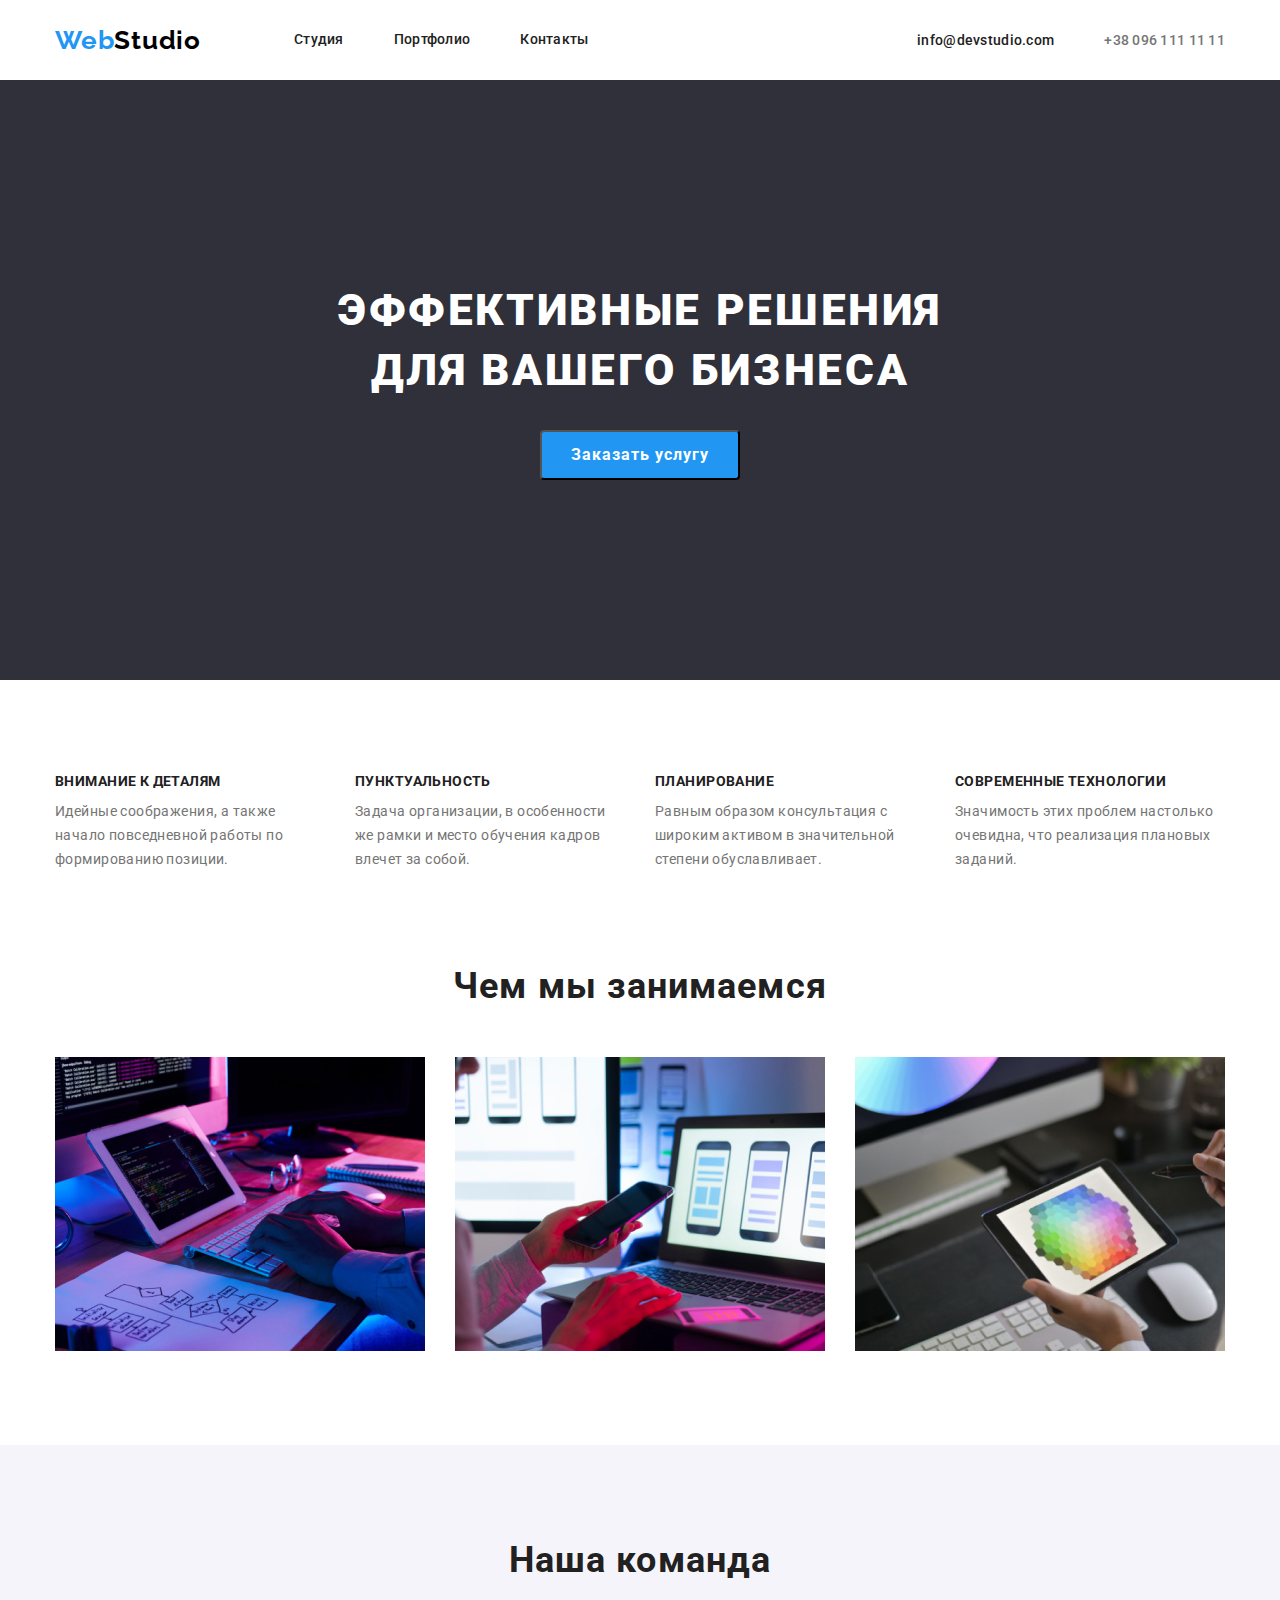
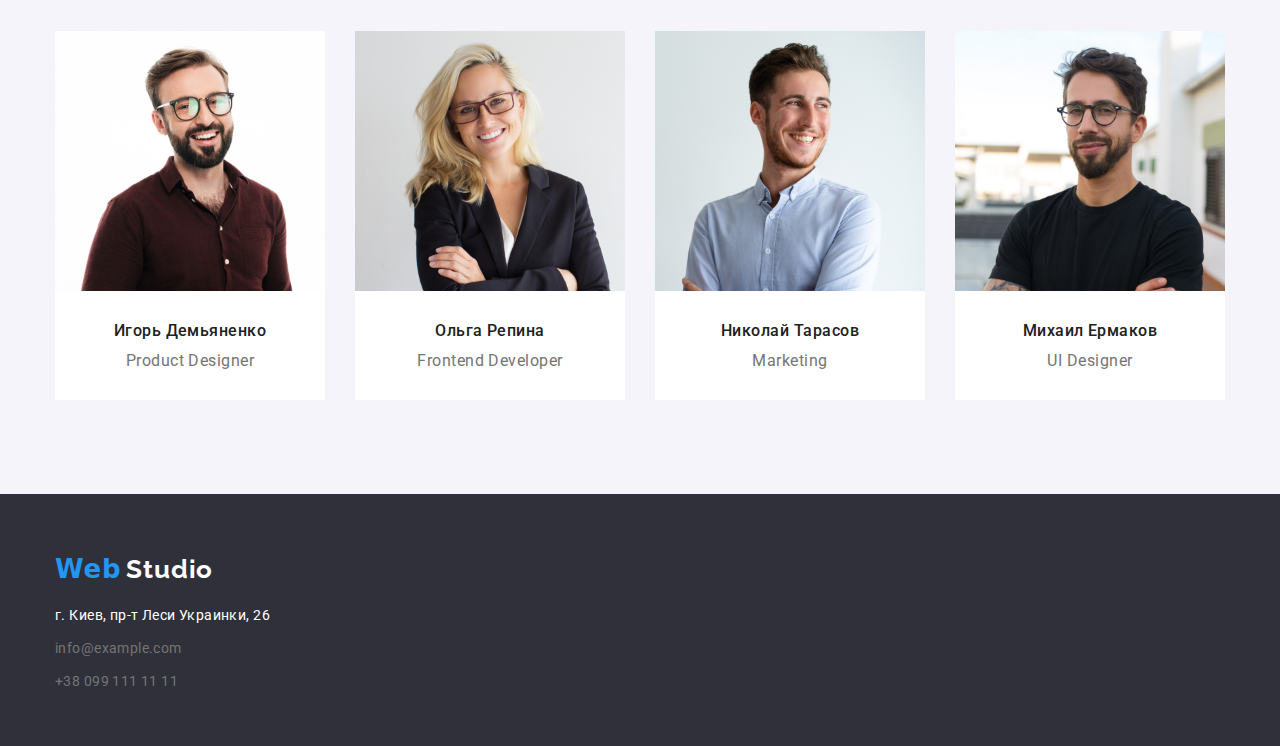
==== index.html @ dbe2ff08 "Initial commit" ====
<!DOCTYPE html>
<html lang="ru">
<head>
    <meta charset="UTF-8">
    <meta name="vieat="width=device-width, initial-scale=1.0">
    <title lang="en">WebStudio</title>
    <!-- <link rel="stylesheet" href="https://cdnjs.cloudflare.com/ajax/libs/modern-normalize/1.0.0/modern-normalize.css"> -->
    <link rel="stylesheet" href="./css/modern-normalize.css">
    <link href="https://fonts.googleapis.com/css2?family=Raleway:wght@400;700&family=Roboto:wght@400;700&display=swap" rel="stylesheet"> 
    <link rel="stylesheet" href="./css/styles.css">
    
</head>

<body>
    
    <!--Header-->
<header>
    <nav class="nav-container"> 
        <a class="logo" href="./index.html" aria-label="логотип вебстудии">Web<span class="logo-color">Studio</span></a>

    <ul class="navigation-list">
            <li class="item">
                <a class="navigation-list-link" href="./index.html">Студия</a>
            </li>

            <li class="item">
                <a class="navigation-list-link" href="./portfolio.html">Портфолио</a>
            </li>

            <li class="item">
                <a class="navigation-list-link" href="Контакты">Контакты</a>
            </li>
        </ul>
    <address>
        <ul class="address">
            <li class="item">
              <a class="address-link-mail" href="mailto:info@devstudio.com">info@devstudio.com</a>  
            </li>

            <li class="item">
              <a class="address-link-tel" href="tel:+380961111111">+38 096 111 11 11</a>  
            </li>

        </ul>     

    </address>

    </nav>
</header>

<main>
   
    
    <section class="hero">
       <div class="hero-container">
            <h1 class="hero-title">
                Эффективные решения <br> для вашего бизнеса
            </h1>
            <button class="hero-button" type="button">
                Заказать услугу
            </button>
        </div>
    </section>


    <!--заголовок Advantages-->
    <section class="advantages">
    
        <h2 hidden>Advantages</h2>
             
    <ul class="advantages-container">
        <li class="item">
          <h3 class="advantages-title">Внимание к деталям</h3>
          <p class="advantages-description">Идейные соображения, а также начало повседневной работы по формированию позиции.</p>
        </li>

        <li class="item">
            <h3 class="advantages-title">Пунктуальность</h3>
            <p class="advantages-description">Задача организации, в особенности же рамки и место обучения кадров влечет за собой.</p>
        </li>

        <li class="item">
            <h3 class="advantages-title">Планирование</h3>
            <p class="advantages-description">Равным образом консультация с широким активом в значительной степени обуславливает.</p>
        </li>

        <li class="item">
            <h3 class="advantages-title">Современные технологии</h3>
            <p class="advantages-description">Значимость этих проблем настолько очевидна, что реализация плановых заданий.</p>
        </li>
    </ul>
    </section>

    <!--What-we-do-->
    <section class="do-list">
        <h2 class="what-we-do-list">Чем мы занимаемся</h2>
        <ul class="what-we-do-container">
            <li class="item">
                <img src="./images/what-we-do/img1.jpg" alt="айпед" width="370">
                
            </li>
            <li class="item">
                <img src="./images/what-we-do/img2.jpg" alt="айфон" width="370">
                
            </li>
            <li class="item">
                <img src="./images/what-we-do/img3.jpg" alt="держит айпед" width="370">
               
            </li>
        </ul>
    </section>

<!-- Our team-->

<section class="team">
     <div class="team-container">
        <h2 class="team-title">Наша команда</h2>
            <ul class="team-list">
                 <li class="team-element">
                    <img class="team-photo" src="./images/team/id.jpg" alt="Фото Игорь Демьяненко" width="270" height="260"> 
                         <div class="content">
                            <h3 class="team-member">Игорь Демьяненко</h3>
                            <p class="profession">Product Designer</p>
                        </div>
                </li>

                <li class="team-element">
                    <img class="team-photo" src="./images/team/or.jpg" alt="Фото Ольга Репина" width="270" height="260">
                        <div class="content">
                            <h3 class="team-member">Ольга Репина</h3>
                            <p class="profession">Frontend Developer</p>
                        </div>       
                </li>

                <li class="team-element">
                    <img class="team-photo" src="./images/team/ntar.jpg" alt="Фото Николай Тарасов" width="270" height="260">
                        <div class="content">
                            <h3 class="team-member">Николай Тарасов</h3>
                            <p class="profession">Marketing</p>
                        </div>
                </li >

                <li class="team-element">
                    <img class="team-photo" src="./images/team/my.jpg" alt="Фото Михаил Ермаков" width="270" height="260">
                        <div class="content">
                            <h3 class="team-member">Михаил Ермаков</h3>
                            <p class="profession">UI Designer</p>
                        </div>
                </li>

            </ul>
    </div>
</section>

    </main>

   
    <footer class="footer">
        <div class="footer-container">
        <a class="footer-logo" href="./index.html" aria-label="логотип вебстудии" > <span class="footer-logo-blue">Web</span> <span class="footer-logo-color">Studio</span></a>
    
        <address class="footer-address">
            <ul class="footer-address-item">
                <li>
                    <a class="footer-address-item-link" href="https://goo.gl/maps/kA2Q2odCRpg2NFDA9" target="_blank"> г. Киев, пр-т Леси Украинки, 26</a> 
                </li> 
    
                <li>
                  <a class="footer-address-contact-link" href="mailto:info@example.com">info@example.com</a>  
                </li>
    
                <li>
                    <a class="footer-address-contact-link" href="tel:+380991111111">+38 099 111 11 11</a>
                </li>
            </ul>
            </address>
        </div>
    </footer>

    </body>
</html>
---- css/styles.css ----
/*  - цвет основного текста - #757575;
    - цвет заголовков - #212121;
    - акцент #2196F3; */

:root {
    --primary-text-color: #757575; ; 
    --title-text-color: #212121;
    --accent-color: #2196F3;
    --main-font: Roboto, sans-serif;
    --secondary-font: "Raleway", sans-serif;
    --font-style: normal;
}

*,
::before,
::after {
        margin: 0;
        padding: 0;
        box-sizing: border-box
}

.container {
    width: 1200;
    padding: 0 15px;
    margin: 0 auto;
}

/*============ STUDIA (index)===========*/
/* ============  BODY  ============*/
.body {
    max-width: 1600px;
    margin: auto;
    font-family: var(--main-font);
    font-style: normal;

}

/* Утилиты */
.list {
    margin: 0;
    padding: 0;
    list-style: none;
}
ul,
ol {
    list-style: none;
}

a {
    text-decoration: none;
}

img {
    display: block;
  
}

.nav-container {
display: flex;
align-items: center;
margin: auto;
width: 1200px;
padding: 0 15px;
}
    
    
/*============  LOGO  ============*/
.logo {
    font-family: var(--secondary-font);
    font-weight: 700;
    font-size: 26px;
    line-height: 1.19;
    letter-spacing: 0.03em;
    color: var(--accent-color);
    text-decoration: none;
   }

.logo-color {
    color: #000000;
}

.logo:hover,
.logo:focus {
    color: var(--accent-color);
}

/* ============  END LOGO  ============*/

/* ============  END BODY  ============*/

/*==========navigation==============*/

.navigation-list {
    display: flex;
    margin-right: auto;
    margin-left: 93px;
    
}


.navigation-list .item + .item {
    margin-left: 50px;
    text-decoration: none;
    list-style-type: none;
}

.address .item + .item {
    margin-left: 50px;
    text-decoration: none;
    list-style-type: none;
}

.navigation-list-link {
    display: block;
    font-family: var(--main-font);
    font-style: normal;
    padding-top: 32px;
    padding-bottom: 32px;
    font-weight: 500;
    font-size: 14px;
    color: var(--title-text-color);
    line-height: 1.14;
    letter-spacing: 0.02em;
}



.navigation-list-link:hover,
.navigation-list-link:focus,
.address-link-mail:hover,
.address-link-mail:focus {
    color: var(--accent-color);
}

.address {
    display: flex;
}

.address-link-mail {
    font-family: var(--main-font);
    font-style: normal;
    font-weight: 500;
    font-size: 14px;
    line-height: 1.14px;
    letter-spacing: 0.02em;
    color: #212121;
    }

.address-link-mail:hover {
    color: var(--accent-color);

}
.address-link-tel {
    font-family: var(--main-font);
    font-style: normal;
    font-weight: 500;
    font-size: 14px;
    line-height: 1.14;
    letter-spacing: 0.02em;
    color: var(--primary-text-color);
}
/*============ END NAVIGATION============*/

/*=========== HERO ==================*/

.hero {
    background: #2F303A;
    max-width: 1600px;
    height: 600px;
    margin: 0 auto;
}
.hero-container {
    display: flex;
    flex-direction: column;
    align-items: center;
}

.hero-title {
    width: 696px;
    height: 120px;
    margin: 200px 452px 30px 452px;
    font-family: var(--main-font);
    font-style: normal;
    font-weight: 900;
    font-size: 44px;
    line-height: 60px;
    text-align: center;
    letter-spacing: 0.06em;
    text-transform: uppercase;
    color: #FFFFFF;
}

.hero-button {
    width: 200px;
    height: 50px;
    color: var(--accent-color);
    margin: 0px 700px 200px 700px;
    border-radius: 4px;
    font-family: var(--main-font);
    font-style: normal;
    font-weight: 700;
    font-size: 16px;
    line-height: 1.88;
    letter-spacing: 0.06em;
    text-align: center;
    color: white;
    background-color: var(--accent-color)

}

/*================ END HERO ===========*/

/*=========== ADVANTAGES ===========*/

.advantages {
    width: 1200px;
    padding-top: 94px;
    padding-bottom: 94px;
    margin: 0 auto; 
    
}

.advantages-container {
    display: flex;
    width: 1200px;
    padding-right: 15px;
    padding-left: 15px;
    margin-left: auto;
    margin-right: auto;
    align-items: center;
    justify-content: space-between;
}

.advantages-container .item {
    width: 270px;
 }

.advantages-container .item + .item {
   width: 270px; 
   margin-left: 30px;
}

.advantages-title {
    font-family: var(--main-font);
    font-style: normal;
    font-weight: 700;
    font-size: 14px;
    line-height: 1.14;
    letter-spacing: 0.03em;
    text-transform: uppercase;
    margin-bottom: 10px;
    color: var(--title-text-color);
}

.advantages-description {
    font-family: var(--main-font);
    font-style: normal;
    font-weight: 400;
    font-size: 14px;
    line-height: 1.71;
    letter-spacing: 0.03em;
    color: var(--primary-text-color);
}
/*=============== END ADVANTAGES ===========*/

/*===== WHAT WE DO========*/

.do-list {
    margin: 0 auto;
    }
.what-we-do-container {
    display: flex;
    width: 1200px;
    padding-left: 15px;
    padding-right: 15px;
    margin-left: auto;
    margin-right: auto;
    margin-bottom: 94px;
}

.what-we-do-container .item {
    display: flex;
    justify-content: center;
}

.what-we-do-container .item + .item {
    margin-left: 30px;
}

.what-we-do-list {
    font-family: var(--main-font);
    font-style: normal;
    font-weight: 700;
    font-size: 36px;
    line-height: 1.16;
    text-align: center;
    letter-spacing: 0.03em;
    margin-bottom: 50px;
    color: var(--title-text-color);
 }
 /*=====  END WHAT WE DO========*/

/*========= OUR TEAM ========*/

    
    .team {
    max-width: 1600px;
    margin: 0 auto;
    background-color: #F5F4FA;
    padding-top: 94px;
    align-items: center;
}

.team-container {
    display: flex; 
    flex-direction: column;
    width: 1200px;
    padding-left: 15px;
    padding-right: 15px;
    padding-bottom: 94px;
    align-items: center;
    justify-content: center;
    margin-left: auto;
    margin-right: auto;
      
}

.team-title {
    font-family: var(--main-font);
    font-style: normal;
    font-weight: 700;
    font-size: 36px;
    line-height: 1.167;
    text-align: center;
    letter-spacing: 0.03em;
    margin-bottom: 50px;
    
    color: var(--title-text-color);
}

.team-list {
   display: flex; 
   align-items: center;
}

.team-element {
    text-align: center;
    background-color: #ffffff;
}
.team-container .team-element + .team-element {
    margin-left: 30px;
}

.team-photo {
    display: block;
}

.content {
    padding-top: 30px;
    border-radius: 0px 0px 4px 4px;
    
}
.team-member {
    font-family: var(--main-font);
    font-style: normal;
    font-weight: 500;
    font-size: 16px;
    line-height: 1.19;
    text-align: center;
    letter-spacing: 0.03em;

    color: var(--title-text-color);

    margin-bottom: 10px;
}

.profession {
    display: block;
    margin-bottom: 30px;
    font-family: var(--main-font);
    font-style: 400;
    font-weight: normal;
    font-size: 16px;
    line-height: 1.19;
    text-align: center;
    letter-spacing: 0.03em;

    color: var(--primary-text-color);
}

/*======== END OUR TEAM=======*/

 
/*=========== PORTFOLIO====== */
 

 /*============ filters for projects========*/

 .navigation {
    max-width: 1600px;
    margin: 0 auto;
    padding-left: 200px;
    padding-right: 200px;
    }

 .container-nav {
     display: flex;
     width: 1200px;
     padding-right: 15px;
     padding-left: 15px;
     padding-top: 94px;
     padding-bottom: 50px;
     justify-content: center;
     align-items: center;
 }
 .portfolio-container {
    display: flex;
    width: 1200px;
    justify-content: center;
 }


.portfolio-btn {
    display: inline-block;
    padding: 6px 22px;
    border-radius: 4px;
    font-family: var(--main-font);
    font-style: normal;
    font-weight: 500;
    font-size: 16px;
    line-height: 1.88;
    letter-spacing: 0.06em;
    text-align: center;
    color: var(--title-text-color);
        
}


.portfolio-btn:hover,
.portfolio-btn:focus {
    background-color: var(--accent-color);
    color: white;
}  

.portfolio-container .item + .item { 
    margin-left: 8px;
}

    /* ============  OUR PROJECTS  ============*/


.projects {
    max-width: 1600px;
    margin: 0 auto;
    } 


.project-title {
    display: block;
    margin-top: 4px;
    margin-bottom: 0px; 
    font-family: var(--main-font);
    font-style: normal;
    font-weight: 700;
    font-size: 18px;
    line-height: 2;
    letter-spacing: 0.06em;
    color: var(--title-text-color);
}
.project-list {
    display: flex;
    flex-wrap: wrap;
    width: 1200px;
    padding-right: 15px;
    padding-left: 15px;
    margin-right: auto;
    margin-left: auto;
    padding-bottom: 94px;
    justify-content: center;
 }

 .pic {
    display: block;
}
.project-list .item {
    width: 370px;
    height: 404px;
    margin-right: 30px;
    margin-bottom: 30px;
       
}

.project-list .item:nth-child(3n) {
    margin-right: 0px;    
}

.project-list .item:nth-last-child(-n + 3) {
    margin-bottom: 0px;
}
.project-list .item .article {
    display: block;
    width: 370px;
    height: 115px;
    padding: 20px 24px;
    border-right: 1px solid #eeeeee;
    border-bottom: 1px solid #eeeeee;
    border-left: 1px solid #eeeeee;
}
    

.project-description { 
    display: block;
    font-family: var(--main-font);
    font-style: normal;
    font-weight: 400;
    font-size: 16px;
    line-height: 1.87;
    margin-bottom: 0px;
    margin-top: 0px;
    letter-spacing: 0.03em;
    color: var(--primary-text-color);

}
/* ============  END OUR PROJECTS  ============*/ 




/* ============  FOOTER  ============*/


.footer {
    max-width: 1600px;
    height: 252px;
    margin: 0 auto;
    background-color: #2F303A;
    }
 
.footer-container {
    display: flex;
    flex-direction: column;
    width: 1200px;
    margin: 0 auto;
    padding-left: 15px;
    padding-right: 15px;
    align-items: flex-start;
         
}
.footer-logo {
    display: block;
    margin-bottom: 20px;
    padding-top: 60px;
}

.footer-logo-color {
    font-family: var(--secondary-font);
    font-weight: 700;
    font-size: 26px;
    line-height: 1.19;
    letter-spacing: 0.03em;
    color: #FFFFFF ;
    text-decoration: none;
}

.footer-logo-blue {
    font-style: normal;
    font-weight: 700;
    font-size: 26px;
    line-height: 1.19;
    letter-spacing: 0.03em;
    color: var(--accent-color);
}

.footer-address-item  li {
    display: block;
    margin-bottom: 9px;
}
.footer-address-item-link {
    font-family: var(--main-font);
    font-style: normal;
    font-weight: 400;
    font-size: 14px;
    line-height: 1.71;
    letter-spacing: 0.03em;
    color: #FFFFFF;
}

.footer-address-contact-link {
    font-family: var(--main-font);
    font-style: normal;
    font-weight: 400;
    font-size: 14px;
    line-height: 1.71;
    letter-spacing: 0.03em;
    color: var(--primary-text-color)
}
    
    /* ============  END FOOTER  ============*/
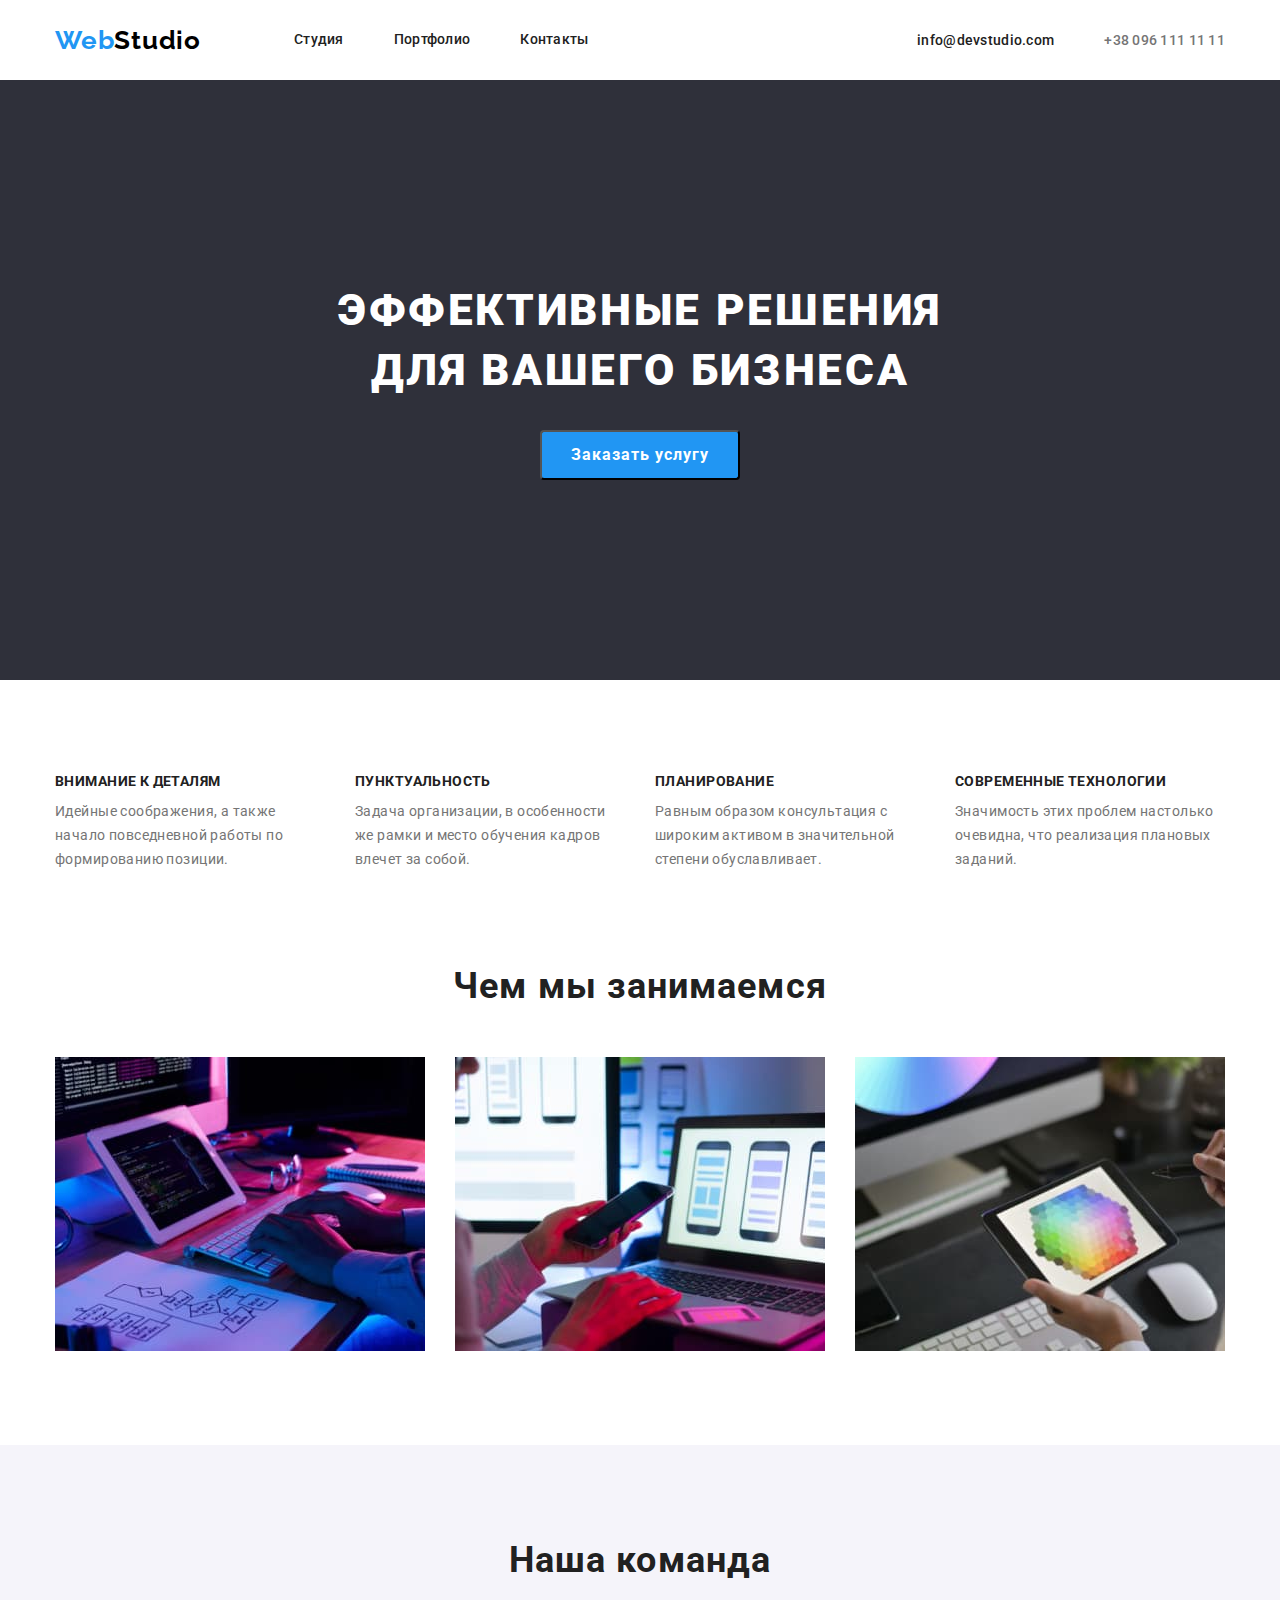
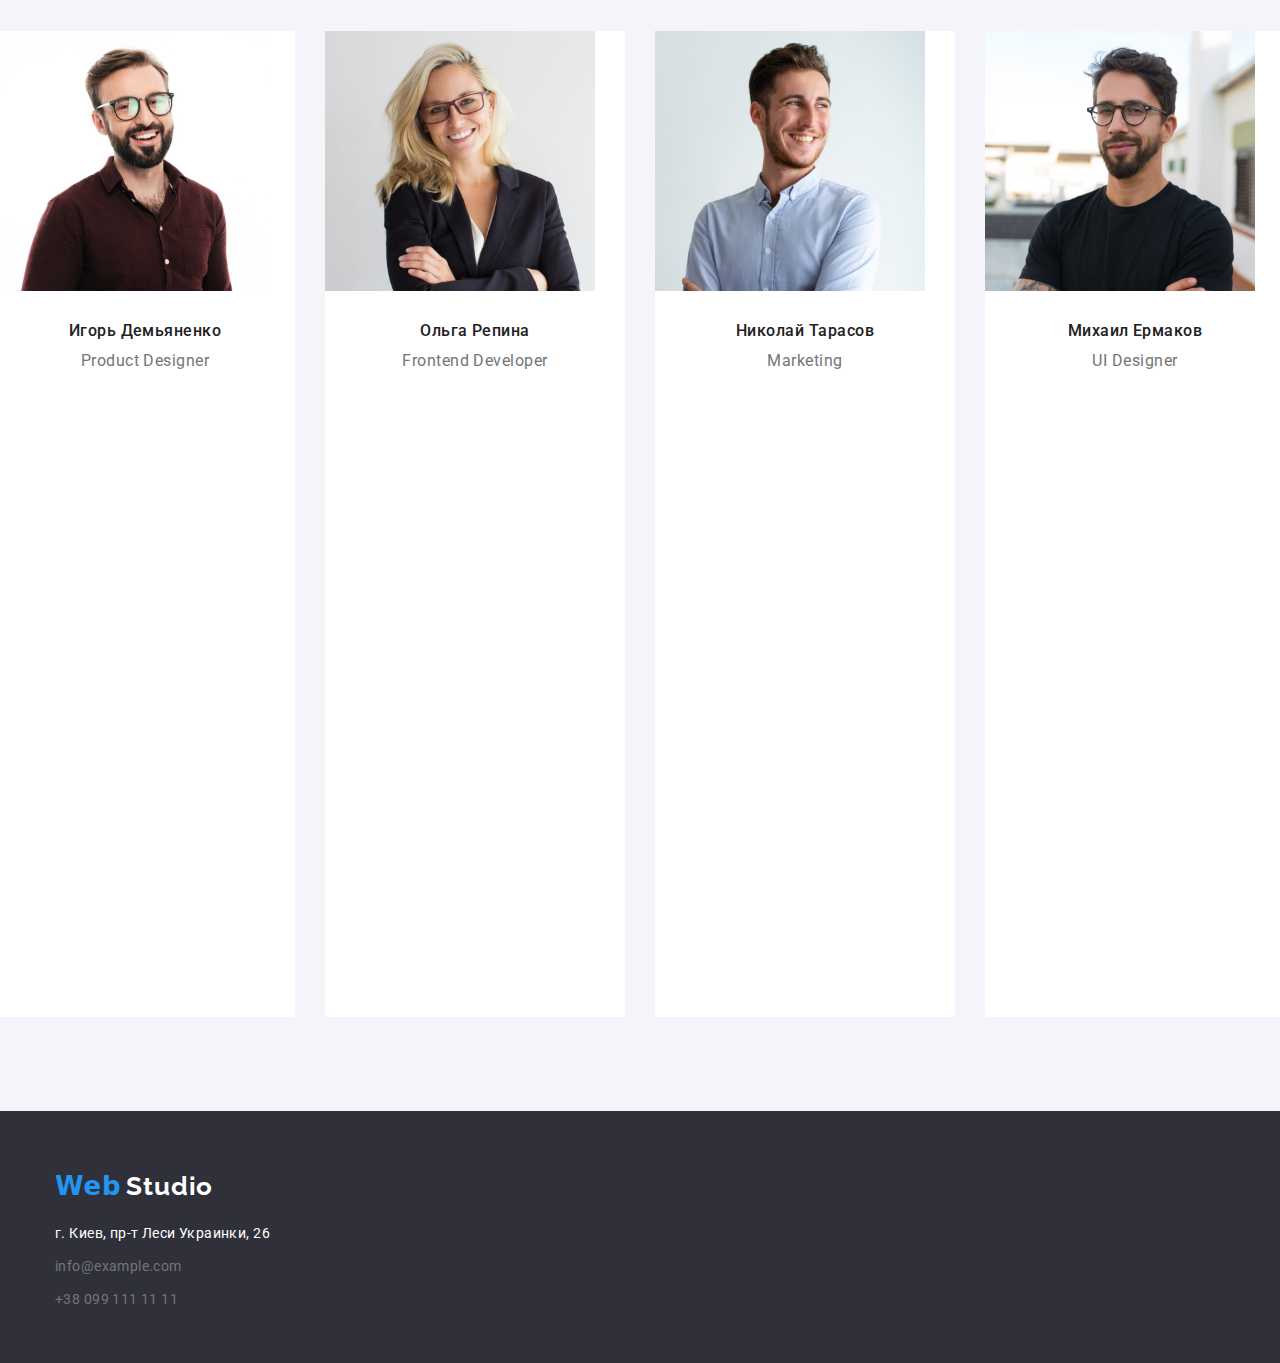
==== commit bd02ebdf: "добавляет класс оверлей для героя и список соцсетей" ====
--- a/index.html
+++ b/index.html
@@ -50,9 +50,9 @@
 
 <main>
    
-    
+   <div class="overlay">
     <section class="hero">
-       <div class="hero-container">
+        <div class="hero-container">
             <h1 class="hero-title">
                 Эффективные решения <br> для вашего бизнеса
             </h1>
@@ -61,6 +61,7 @@
             </button>
         </div>
     </section>
+</div>
 
 
     <!--заголовок Advantages-->
@@ -122,14 +123,81 @@
                             <h3 class="team-member">Игорь Демьяненко</h3>
                             <p class="profession">Product Designer</p>
                         </div>
-                </li>
-
+                                <ul class="social-list">
+                                    <li class="item">
+                                        <a class="link" href="">
+                                            <svg class="icon">
+                                                <use href="../images/social/svg#istagram"></use>
+                                            </svg>
+                                        </a>
+                                    </li>
+
+                                    <li class="item">
+                                        <a class="link" href="">
+                                            <svg class="icon">
+                                                 <use href="../images/social/svg#twitter"></use>
+                                            </svg>
+                                        </a>
+                                    </li>
+
+                                    <li class="item">
+                                        <a class="link" href="">
+                                            <svg class="icon">
+                                                <use href="../images/social/svg#facebook"></use>
+                                            </svg>
+                                        </a>
+                                    </li>
+
+                                    <li class="item">
+                                        <a class="link" href="">
+                                            <svg class="icon">
+                                                <use href="../images/social/svg#linkedin"></use>
+                                            </svg>
+                                        </a>
+                                    </li>
+                                </ul>
+                        </li>
+
+            
                 <li class="team-element">
                     <img class="team-photo" src="./images/team/or.jpg" alt="Фото Ольга Репина" width="270" height="260">
                         <div class="content">
                             <h3 class="team-member">Ольга Репина</h3>
                             <p class="profession">Frontend Developer</p>
-                        </div>       
+                        </div>    
+                        <ul class="social-list">
+                            <li class="item">
+                                <a class="link" href="">
+                                    <svg class="icon">
+                                        <use href="../images/social/svg#istagram"></use>
+                                    </svg>
+                                </a>
+                            </li>
+
+                            <li class="item">
+                                <a class="link" href="">
+                                    <svg class="icon">
+                                         <use href="../images/social/svg#twitter"></use>
+                                    </svg>
+                                </a>
+                            </li>
+
+                            <li class="item">
+                                <a class="link" href="">
+                                    <svg class="icon">
+                                        <use href="../images/social/svg#facebook"></use>
+                                    </svg>
+                                </a>
+                            </li>
+
+                            <li class="item">
+                                <a class="link" href="">
+                                    <svg class="icon">
+                                        <use href="../images/social/svg#linkedin"></use>
+                                    </svg>
+                                </a>
+                            </li>
+                        </ul>   
                 </li>
 
                 <li class="team-element">
@@ -138,6 +206,39 @@
                             <h3 class="team-member">Николай Тарасов</h3>
                             <p class="profession">Marketing</p>
                         </div>
+                        <ul class="social-list">
+                            <li class="item">
+                                <a class="link" href="">
+                                    <svg class="icon">
+                                        <use href="../images/social/svg#istagram"></use>
+                                    </svg>
+                                </a>
+                            </li>
+
+                            <li class="item">
+                                <a class="link" href="">
+                                    <svg class="icon">
+                                         <use href="../images/social/svg#twitter"></use>
+                                    </svg>
+                                </a>
+                            </li>
+
+                            <li class="item">
+                                <a class="link" href="">
+                                    <svg class="icon">
+                                        <use href="../images/social/svg#facebook"></use>
+                                    </svg>
+                                </a>
+                            </li>
+
+                            <li class="item">
+                                <a class="link" href="">
+                                    <svg class="icon">
+                                        <use href="../images/social/svg#linkedin"></use>
+                                    </svg>
+                                </a>
+                            </li>
+                        </ul>
                 </li >
 
                 <li class="team-element">
@@ -146,6 +247,39 @@
                             <h3 class="team-member">Михаил Ермаков</h3>
                             <p class="profession">UI Designer</p>
                         </div>
+                        <ul class="social-list">
+                            <li class="item">
+                                <a class="link" href="">
+                                    <svg class="icon">
+                                        <use href="../images/social/svg#istagram"></use>
+                                    </svg>
+                                </a>
+                            </li>
+
+                            <li class="item">
+                                <a class="link" href="">
+                                    <svg class="icon">
+                                         <use href="../images/social/svg#twitter"></use>
+                                    </svg>
+                                </a>
+                            </li>
+
+                            <li class="item">
+                                <a class="link" href="">
+                                    <svg class="icon">
+                                        <use href="../images/social/svg#facebook"></use>
+                                    </svg>
+                                </a>
+                            </li>
+
+                            <li class="item">
+                                <a class="link" href="">
+                                    <svg class="icon">
+                                        <use href="../images/social/svg#linkedin"></use>
+                                    </svg>
+                                </a>
+                            </li>
+                        </ul>
                 </li>
 
             </ul>
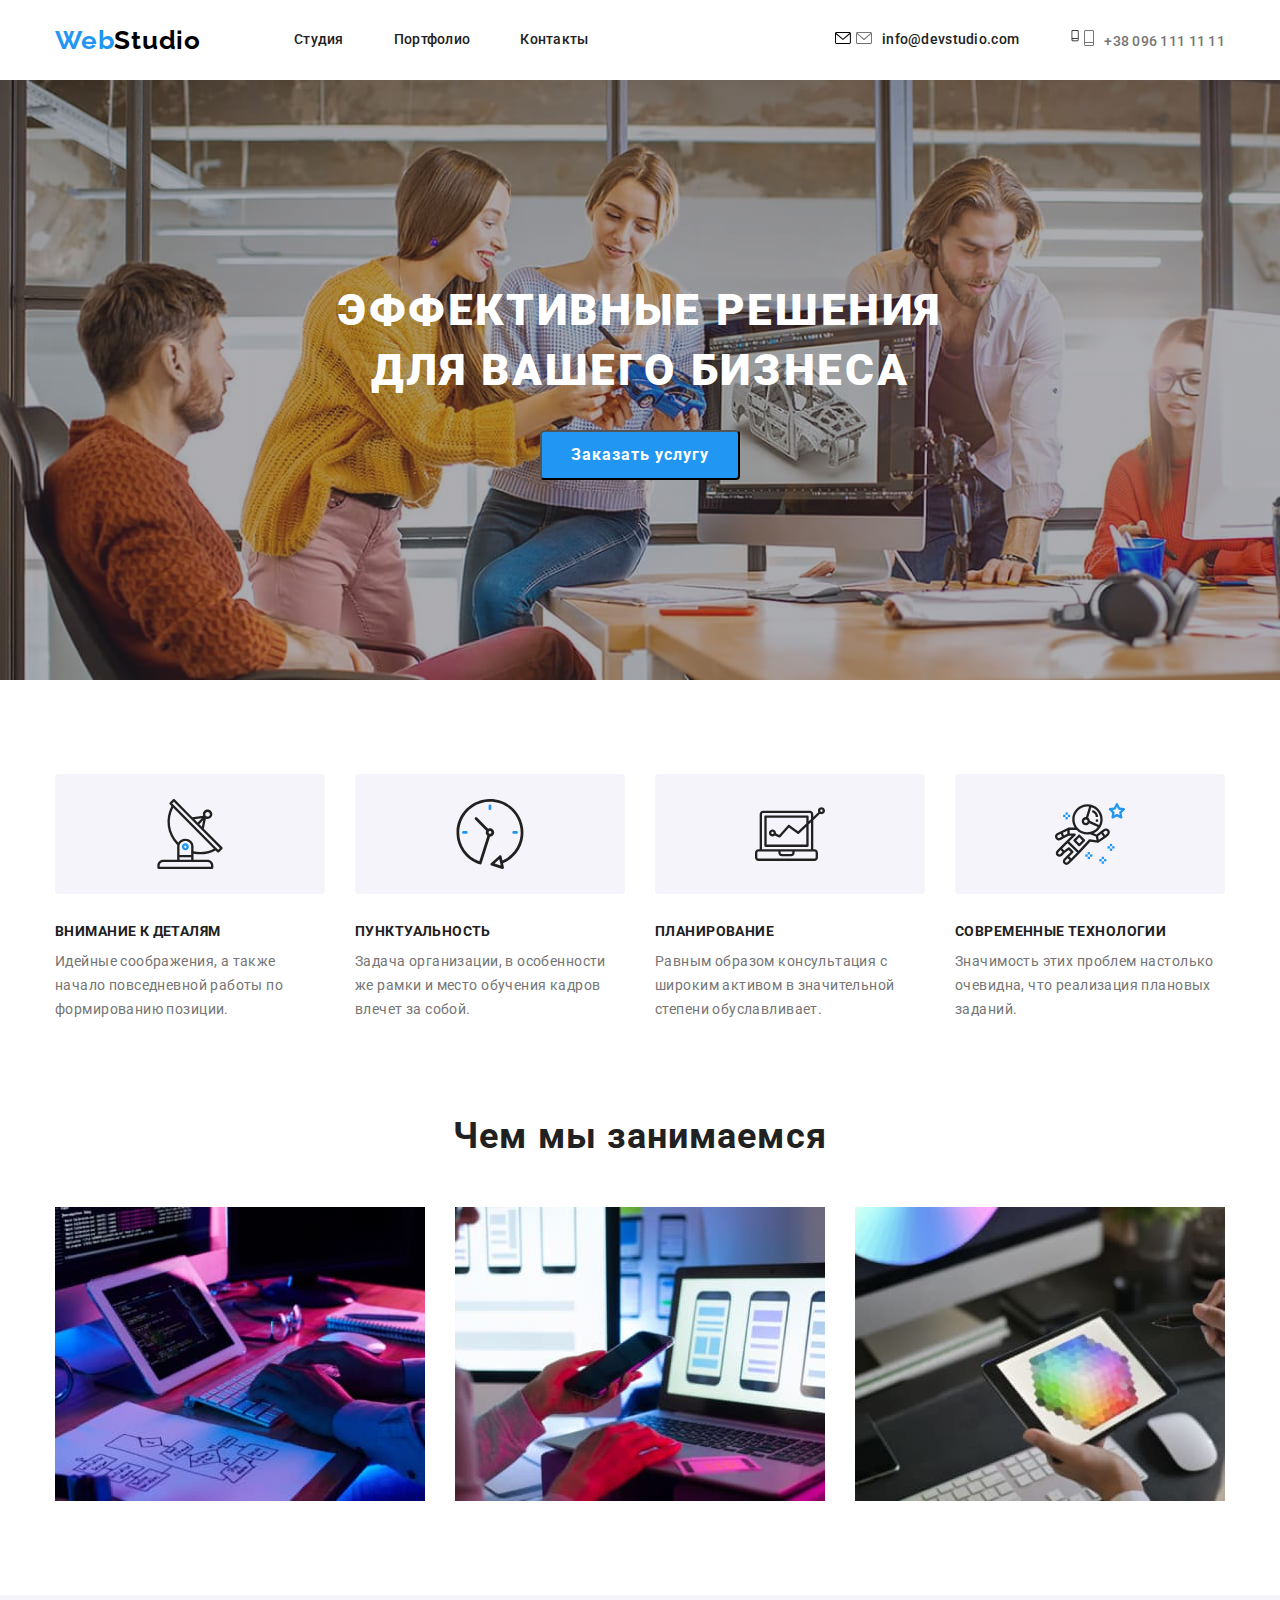
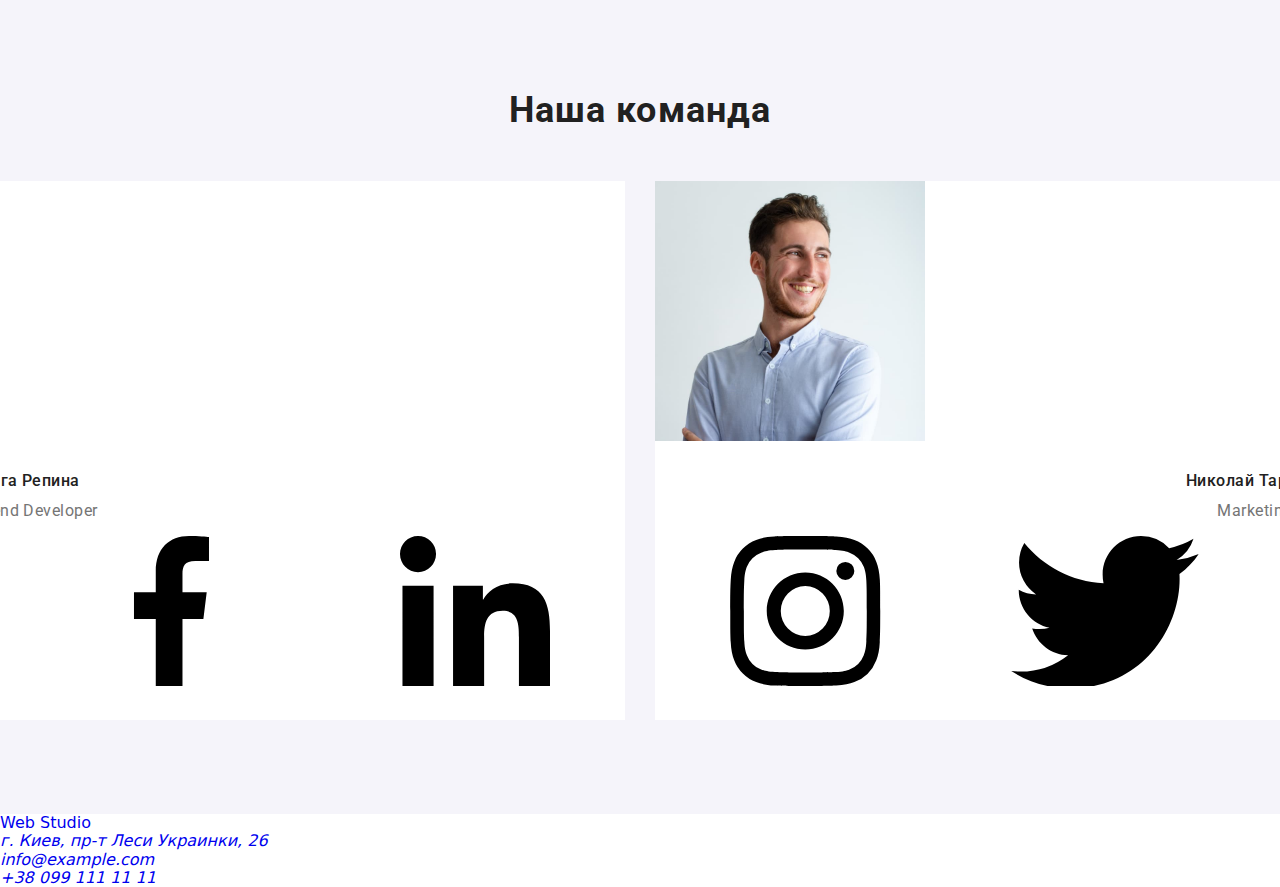
==== commit 92a6853a: "удаляет свойство fill" ====
--- a/index.html
+++ b/index.html
@@ -34,10 +34,16 @@
     <address>
         <ul class="address">
             <li class="item">
+                <svg class="icon-envel" width="16px" height="12px">
+                    <use href="./images/sprite3.svg#envelope"></use>
+            </svg>
               <a class="address-link-mail" href="mailto:info@devstudio.com">info@devstudio.com</a>  
             </li>
 
             <li class="item">
+                <svg class="icon-tel" width="10px" height="16px">
+                    <use href="./images/sprite3.svg#smartphone"></use>
+            </svg>
               <a class="address-link-tel" href="tel:+380961111111">+38 096 111 11 11</a>  
             </li>
 
@@ -127,7 +133,7 @@
                                     <li class="item">
                                         <a class="link" href="">
                                             <svg class="icon">
-                                                <use href="../images/social/svg#istagram"></use>
+                                                <use href="./images/sprite3.svg#instagram-2"></use>
                                             </svg>
                                         </a>
                                     </li>
@@ -135,7 +141,7 @@
                                     <li class="item">
                                         <a class="link" href="">
                                             <svg class="icon">
-                                                 <use href="../images/social/svg#twitter"></use>
+                                                 <use href="./images/sprite3.svg#twitter"></use>
                                             </svg>
                                         </a>
                                     </li>
@@ -143,7 +149,7 @@
                                     <li class="item">
                                         <a class="link" href="">
                                             <svg class="icon">
-                                                <use href="../images/social/svg#facebook"></use>
+                                                <use href="./images/sprite3.svg#facebook"></use>
                                             </svg>
                                         </a>
                                     </li>
@@ -151,7 +157,7 @@
                                     <li class="item">
                                         <a class="link" href="">
                                             <svg class="icon">
-                                                <use href="../images/social/svg#linkedin"></use>
+                                                <use href="./images/sprite3.svg#linkedin"></use>
                                             </svg>
                                         </a>
                                     </li>
@@ -169,31 +175,31 @@
                             <li class="item">
                                 <a class="link" href="">
                                     <svg class="icon">
-                                        <use href="../images/social/svg#istagram"></use>
-                                    </svg>
-                                </a>
-                            </li>
-
-                            <li class="item">
-                                <a class="link" href="">
-                                    <svg class="icon">
-                                         <use href="../images/social/svg#twitter"></use>
-                                    </svg>
-                                </a>
-                            </li>
-
-                            <li class="item">
-                                <a class="link" href="">
-                                    <svg class="icon">
-                                        <use href="../images/social/svg#facebook"></use>
-                                    </svg>
-                                </a>
-                            </li>
-
-                            <li class="item">
-                                <a class="link" href="">
-                                    <svg class="icon">
-                                        <use href="../images/social/svg#linkedin"></use>
+                                        <use href="./images/sprite3.svg#instagram-2"></use>
+                                    </svg>
+                                </a>
+                            </li>
+
+                            <li class="item">
+                                <a class="link" href="">
+                                    <svg class="icon">
+                                        <use href="./images/sprite3.svg#twitter"></use>
+                                   </svg>
+                                </a>
+                            </li>
+
+                            <li class="item">
+                                <a class="link" href="">
+                                    <svg class="icon">
+                                        <use href="./images/sprite3.svg#facebook"></use>
+                                    </svg>
+                                </a>
+                            </li>
+
+                            <li class="item">
+                                <a class="link" href="">
+                                    <svg class="icon">
+                                        <use href="./images/sprite3.svg#linkedin"></use>
                                     </svg>
                                 </a>
                             </li>
@@ -210,31 +216,31 @@
                             <li class="item">
                                 <a class="link" href="">
                                     <svg class="icon">
-                                        <use href="../images/social/svg#istagram"></use>
-                                    </svg>
-                                </a>
-                            </li>
-
-                            <li class="item">
-                                <a class="link" href="">
-                                    <svg class="icon">
-                                         <use href="../images/social/svg#twitter"></use>
-                                    </svg>
-                                </a>
-                            </li>
-
-                            <li class="item">
-                                <a class="link" href="">
-                                    <svg class="icon">
-                                        <use href="../images/social/svg#facebook"></use>
-                                    </svg>
-                                </a>
-                            </li>
-
-                            <li class="item">
-                                <a class="link" href="">
-                                    <svg class="icon">
-                                        <use href="../images/social/svg#linkedin"></use>
+                                        <use href="./images/sprite3.svg#instagram-2"></use>
+                                    </svg>
+                                </a>
+                            </li>
+
+                            <li class="item">
+                                <a class="link" href="">
+                                    <svg class="icon">
+                                        <use href="./images/sprite3.svg#twitter"></use>
+                                   </svg>
+                                </a>
+                            </li>
+
+                            <li class="item">
+                                <a class="link" href="">
+                                    <svg class="icon">
+                                        <use href="./images/sprite3.svg#facebook"></use>
+                                    </svg>
+                                </a>
+                            </li>
+
+                            <li class="item">
+                                <a class="link" href="">
+                                    <svg class="icon">
+                                        <use href="./images/sprite3.svg#linkedin"></use>
                                     </svg>
                                 </a>
                             </li>
@@ -251,31 +257,31 @@
                             <li class="item">
                                 <a class="link" href="">
                                     <svg class="icon">
-                                        <use href="../images/social/svg#istagram"></use>
-                                    </svg>
-                                </a>
-                            </li>
-
-                            <li class="item">
-                                <a class="link" href="">
-                                    <svg class="icon">
-                                         <use href="../images/social/svg#twitter"></use>
-                                    </svg>
-                                </a>
-                            </li>
-
-                            <li class="item">
-                                <a class="link" href="">
-                                    <svg class="icon">
-                                        <use href="../images/social/svg#facebook"></use>
-                                    </svg>
-                                </a>
-                            </li>
-
-                            <li class="item">
-                                <a class="link" href="">
-                                    <svg class="icon">
-                                        <use href="../images/social/svg#linkedin"></use>
+                                        <use href="./images/sprite3.svg#instagram-2"></use>
+                                    </svg>
+                                </a>
+                            </li>
+
+                            <li class="item">
+                                <a class="link" href="">
+                                    <svg class="icon">
+                                        <use href="./images/sprite3.svg#twitter"></use>
+                                   </svg>
+                                </a>
+                            </li>
+
+                            <li class="item">
+                                <a class="link" href="">
+                                    <svg class="icon">
+                                        <use href="./images/sprite3.svg#facebook"></use>
+                                    </svg>
+                                </a>
+                            </li>
+
+                            <li class="item">
+                                <a class="link" href="">
+                                    <svg class="icon">
+                                        <use href="./images/sprite3.svg#linkedin"></use>
                                     </svg>
                                 </a>
                             </li>
--- a/css/styles.css
+++ b/css/styles.css
@@ -148,8 +148,22 @@
 
 .address-link-mail:hover {
     color: var(--accent-color);
-
-}
+}
+
+.address-link-mail::before {
+    display: inline-block;
+    content: "";
+    width: 16px;
+    height: 12px;
+    background-image: url(../images/advantages/envelope.svg);
+     background-repeat: no-repeat;
+    background-position: center;
+    justify-content: flex-end;
+    background-size: contain;
+    margin-right: 10px;
+}
+
+
 .address-link-tel {
     font-family: var(--main-font);
     font-style: normal;
@@ -158,22 +172,46 @@
     line-height: 1.14;
     letter-spacing: 0.02em;
     color: var(--primary-text-color);
+
+}
+
+
+.address-link-tel::before {
+    display: inline-block;
+    content: "";
+    width: 10px;
+    height: 16px;
+    margin-right: 10px;
+    background-image: url(../images/advantages/mobile.svg);
+    background-repeat: no-repeat;
+    background-size: cover; 
+      
 }
 /*============ END NAVIGATION============*/
 
 /*=========== HERO ==================*/
 
-.hero {
-    background: #2F303A;
+.overlay {
     max-width: 1600px;
     height: 600px;
-    margin: 0 auto;
-}
+    margin-left: auto;
+    margin-right: auto;
+    background-image: 
+    linear-gradient(
+        to right, 
+        rgba(47, 48, 58, 0.4), 
+        rgba(47, 48, 58, 0.4)),
+    url(../images/header/header.jpg);
+    background-color:#C4C4C4; 
+}
+
+
 .hero-container {
     display: flex;
     flex-direction: column;
     align-items: center;
 }
+
 
 .hero-title {
     width: 696px;
@@ -233,7 +271,36 @@
 
 .advantages-container .item {
     width: 270px;
+    
  }
+
+.advantages-container .item::before {
+    display: block;
+    content: "";
+    height: 120px;
+    background: #F5F4FA;
+    border-radius: 4px;
+    background-repeat: no-repeat;
+    margin-bottom: 30px;
+    background-position: center;
+ }
+
+
+
+ .item:nth-child(1)::before {
+    background-image: url(../images/advantages/antena.svg);
+}
+
+.item:nth-child(2)::before {
+    background-image: url(../images/advantages/clock.svg);
+}
+.item:nth-child(3)::before {
+    background-image: url(../images/advantages/vector.svg);
+
+}
+.item:nth-child(4):before {
+    background-image: url(../images/advantages/astronaut.svg);
+}
 
 .advantages-container .item + .item {
    width: 270px; 
@@ -376,7 +443,7 @@
 
 .profession {
     display: block;
-    margin-bottom: 30px;
+    margin-bottom: 16px;
     font-family: var(--main-font);
     font-style: 400;
     font-weight: normal;
@@ -387,6 +454,30 @@
 
     color: var(--primary-text-color);
 }
+/* Social links */
+
+.social-list {
+    display: flex;
+    justify-content: center;
+    margin-bottom: 30px;
+    
+
+/* .social-list .item + .item {
+    margin-left: 10px;
+} */
+
+/* .icon {
+    width: 44px;
+    height: 44px;
+    border-radius: 50%;
+    outline: 1px solid ;
+    fill: #FFFFFF;
+}
+.icon:hover,
+.icon:focus {
+    color: #2196F3;
+} */
+
 
 /*======== END OUR TEAM=======*/
 
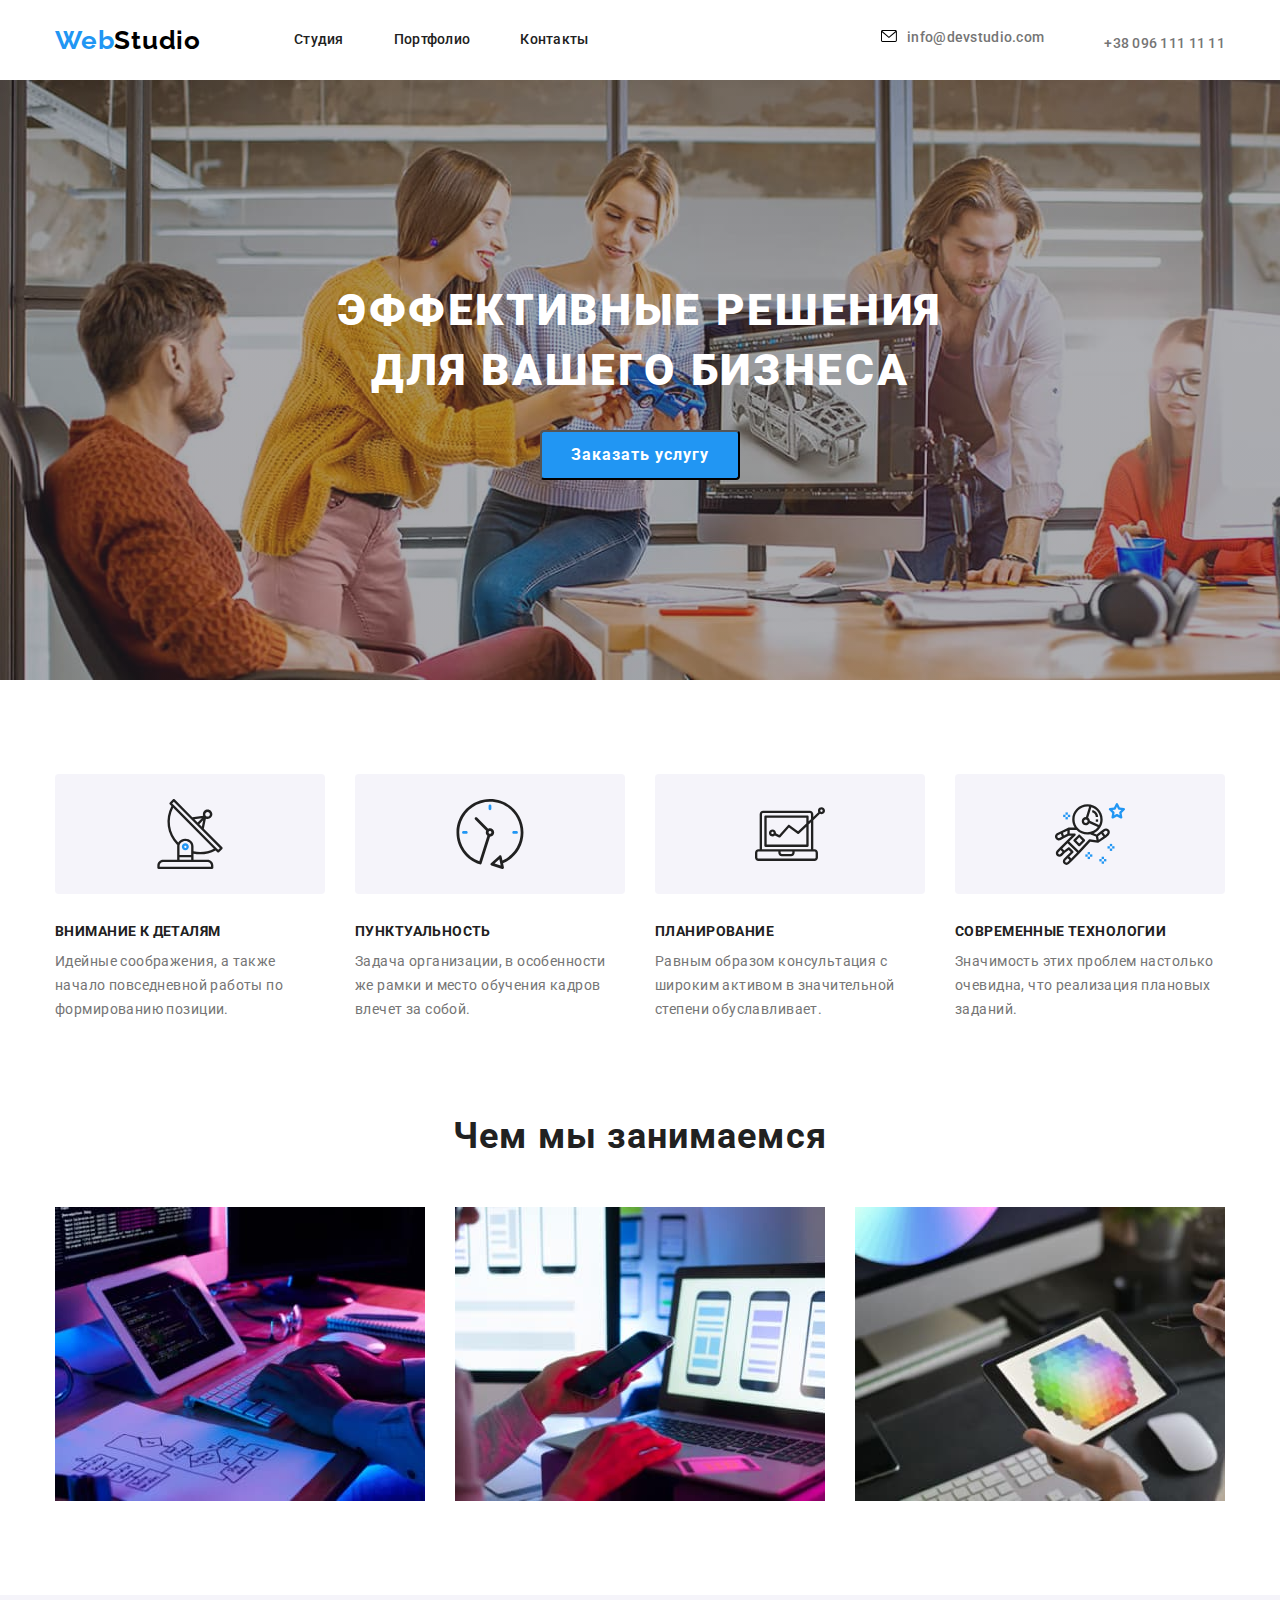
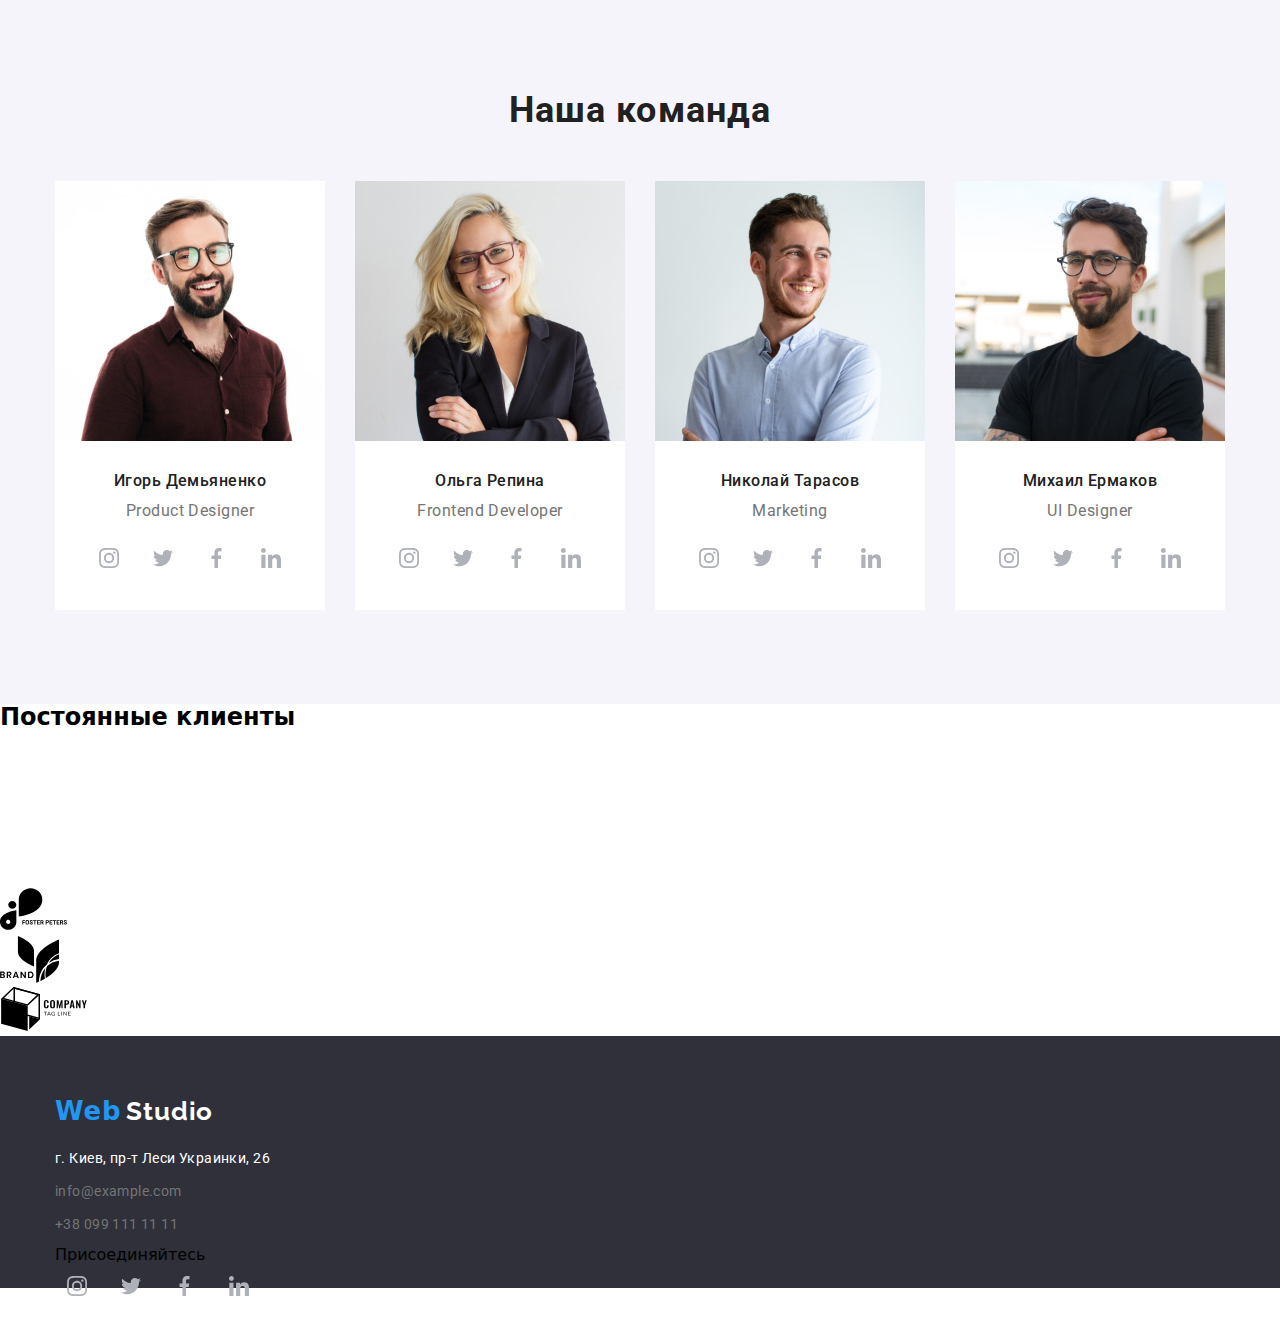
==== commit 57a9dc46: "добавляет ховер на соцсети" ====
--- a/index.html
+++ b/index.html
@@ -11,7 +11,7 @@
     
 </head>
 
-<body>
+<div>
     
     <!--Header-->
 <header>
@@ -34,19 +34,20 @@
     <address>
         <ul class="address">
             <li class="item">
-                <svg class="icon-envel" width="16px" height="12px">
-                    <use href="./images/sprite3.svg#envelope"></use>
-            </svg>
-              <a class="address-link-mail" href="mailto:info@devstudio.com">info@devstudio.com</a>  
-            </li>
-
-            <li class="item">
-                <svg class="icon-tel" width="10px" height="16px">
-                    <use href="./images/sprite3.svg#smartphone"></use>
-            </svg>
-              <a class="address-link-tel" href="tel:+380961111111">+38 096 111 11 11</a>  
-            </li>
-
+               
+              <a class="address-link-mail" href="mailto:info@devstudio.com"> 
+                    <svg class="icon-envel" width="16px" height="12px">
+                         <use href="./images/sprite3.svg#envelope"></use>
+                    </svg>info@devstudio.com</a>  
+            </li>
+
+            <li class="item">
+                <a class="address-link-tel" href="tel:380961111111">
+                    <svg class="icon-tel" width="10px" height="20px">
+                        <use href="./images/sprite3.svg#telephone"></use>
+                    </svg>+38 096 111 11 11                
+                </a>  
+            </li>
         </ul>     
 
     </address>
@@ -292,13 +293,79 @@
     </div>
 </section>
 
+<section class="clients">
+    <div class="clients-container">
+        <h2 class="clients-title">Постоянные клиенты</h2>
+             <ul class="clients-list">
+
+                <li class="item">
+                    <a class="link" href="">
+                        <svg class="icon" width="44.27px" height="49.23px">
+                            <use href="./images/sprite3.svg#logo1">
+                            </use>
+                        </svg>
+                    </a>
+                </li>
+
+                <li class="item">
+                    <a class="link" href="">
+                        <svg class="icon" width="40px" height="52px">
+                            <use href="./images/sprite3.svg#logo2">
+                            </use>
+                        </svg>
+                    </a>
+                </li>
+
+                <li class="item">
+                    <a class="link" href="">
+                        <svg class="icon" width="41px" height="42.6px">
+                            <use href="./images/sprite3.svg#logo3">
+                            </use>
+                        </svg>
+                    </a> 
+
+                </li>
+
+                <li class="item">
+                    <a class="link" href="">
+                        <svg class="icon" width="80px" height="43px">
+                            <use href="./images/sprite3.svg#logo4">
+                            </use>
+                        </svg>
+                    </a>
+                </li>
+
+                <li class="item">
+                    <a class="link" href="">
+                        <svg class="icon" width="59px" height="47px">
+                            <use href="./images/sprite3.svg#logo5">
+                            </use>
+                        </svg>
+                    </a>
+                </li>
+
+                <li class="item">
+                    <a class="link" href="">
+                        <svg class="icon" width="88.5px" height="44.5px">
+                            <use href="./images/sprite3.svg#logo6">
+                            </use>
+                        </svg>
+                    </a>
+                </li>
+        </ul>
+    </div>
+</section>
+
+
     </main>
 
+    <!------------- FOOTER ------------->
    
-    <footer class="footer">
-        <div class="footer-container">
-        <a class="footer-logo" href="./index.html" aria-label="логотип вебстудии" > <span class="footer-logo-blue">Web</span> <span class="footer-logo-color">Studio</span></a>
-    
+<footer class="footer">
+    <div class="footer-container">
+            <div class="footer-container-address">
+            <a class="footer-logo" href="./index.html" aria-label="логотип вебстудии" > <span class="footer-logo-blue">Web</span> <span class="footer-logo-color">Studio</span></a>
+
         <address class="footer-address">
             <ul class="footer-address-item">
                 <li>
@@ -315,7 +382,46 @@
             </ul>
             </address>
         </div>
-    </footer>
+
+    
+        <div class="footer-socials">
+            <p class="social-text">Присоединяйтесь</p>
+            <ul class="social-list">
+                <li class="item">
+                    <a class="link" href="">
+                        <svg class="icon">
+                            <use href="./images/sprite3.svg#instagram-2"></use>
+                        </svg>
+                    </a>
+                </li>
+
+                <li class="item">
+                    <a class="link" href="">
+                        <svg class="icon">
+                            <use href="./images/sprite3.svg#twitter"></use>
+                       </svg>
+                    </a>
+                </li>
+
+                <li class="item">
+                    <a class="link" href="">
+                        <svg class="icon">
+                            <use href="./images/sprite3.svg#facebook"></use>
+                        </svg>
+                    </a>
+                </li>
+
+                <li class="item">
+                    <a class="link" href="">
+                        <svg class="icon">
+                            <use href="./images/sprite3.svg#linkedin"></use>
+                        </svg>
+                    </a>
+                </li>
+            </ul>
+        </div>
+    </div> 
+</footer>
 
     </body>
 </html>--- a/css/styles.css
+++ b/css/styles.css
@@ -128,7 +128,8 @@
 .navigation-list-link:hover,
 .navigation-list-link:focus,
 .address-link-mail:hover,
-.address-link-mail:focus {
+.address-link-mail:focus,
+.address-link-tel:hover  {
     color: var(--accent-color);
 }
 
@@ -136,57 +137,35 @@
     display: flex;
 }
 
-.address-link-mail {
+.address-link-mail,
+.address-link-tel {
+    /* display: flex; */
     font-family: var(--main-font);
     font-style: normal;
     font-weight: 500;
     font-size: 14px;
     line-height: 1.14px;
     letter-spacing: 0.02em;
-    color: #212121;
+    color: var(--primary-text-color);
     }
 
-.address-link-mail:hover {
-    color: var(--accent-color);
-}
-
-.address-link-mail::before {
-    display: inline-block;
-    content: "";
-    width: 16px;
-    height: 12px;
-    background-image: url(../images/advantages/envelope.svg);
-     background-repeat: no-repeat;
-    background-position: center;
-    justify-content: flex-end;
-    background-size: contain;
+.address .item:hover {
+    fill: var(--accent-color);
+}
+
+.address .icon-envel{
     margin-right: 10px;
-}
-
-
-.address-link-tel {
-    font-family: var(--main-font);
-    font-style: normal;
-    font-weight: 500;
-    font-size: 14px;
-    line-height: 1.14;
-    letter-spacing: 0.02em;
-    color: var(--primary-text-color);
-
-}
-
-
-.address-link-tel::before {
-    display: inline-block;
-    content: "";
-    width: 10px;
-    height: 16px;
-    margin-right: 10px;
-    background-image: url(../images/advantages/mobile.svg);
-    background-repeat: no-repeat;
-    background-size: cover; 
-      
-}
+
+}
+
+.address.icon-tel {
+    fill: #757575
+}
+
+
+
+
+
 /*============ END NAVIGATION============*/
 
 /*=========== HERO ==================*/
@@ -461,22 +440,37 @@
     justify-content: center;
     margin-bottom: 30px;
     
-
-/* .social-list .item + .item {
+}
+.social-list .link {
+    display: flex;
+    width: 44px;
+    height: 44px; 
+    border-radius: 50%;
+    /* background-color: #FFFFFF; */
+    justify-content: center;
+    align-items: center;
+}
+.social-list .item + .item {
     margin-left: 10px;
-} */
-
-/* .icon {
-    width: 44px;
-    height: 44px;
-    border-radius: 50%;
-    outline: 1px solid ;
+}
+
+.social-list .icon {
+    width: 20px;
+    height: 20px;
+    fill: #AFB1B8;
+    cursor: pointer;
+   
+}
+.social-list .link:hover {
+    background-color: var(--accent-color);
+    
+}
+.social-list .link:hover .icon{
     fill: #FFFFFF;
 }
-.icon:hover,
-.icon:focus {
-    color: #2196F3;
-} */
+
+
+
 
 
 /*======== END OUR TEAM=======*/
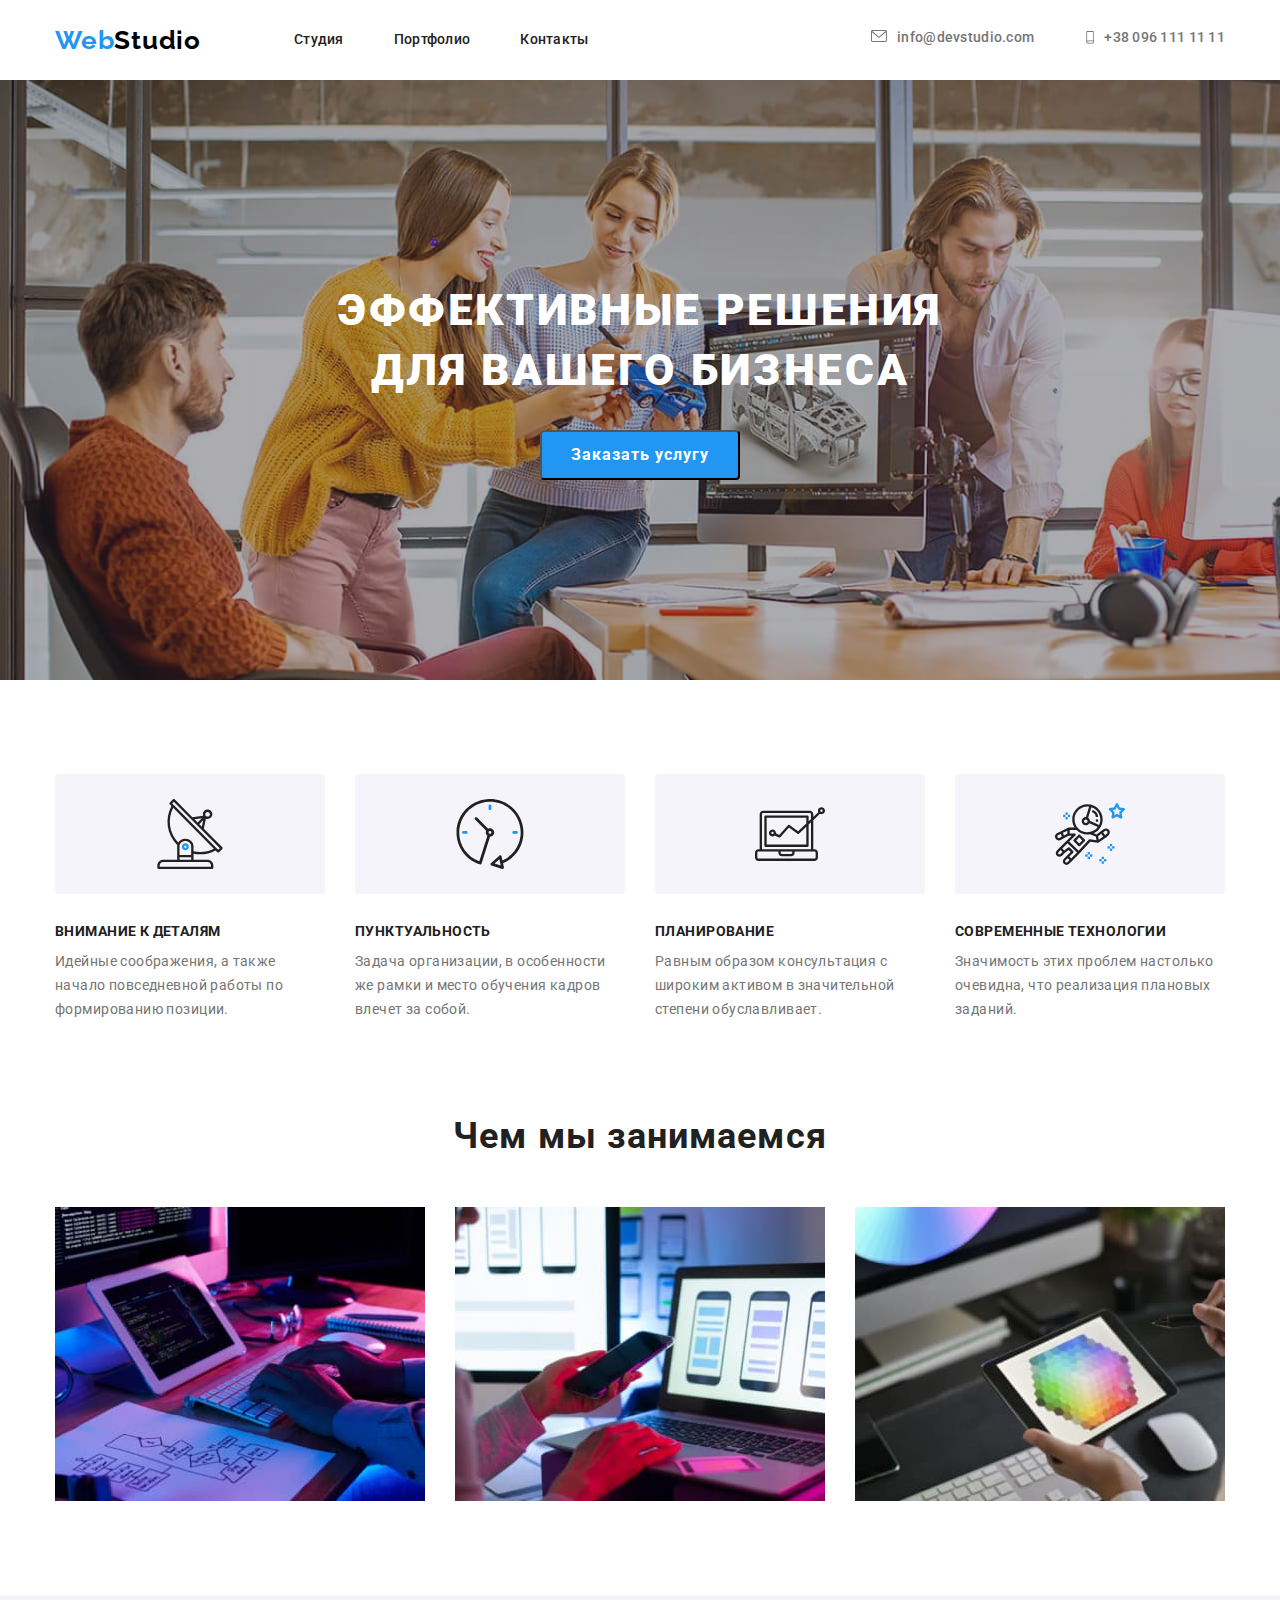
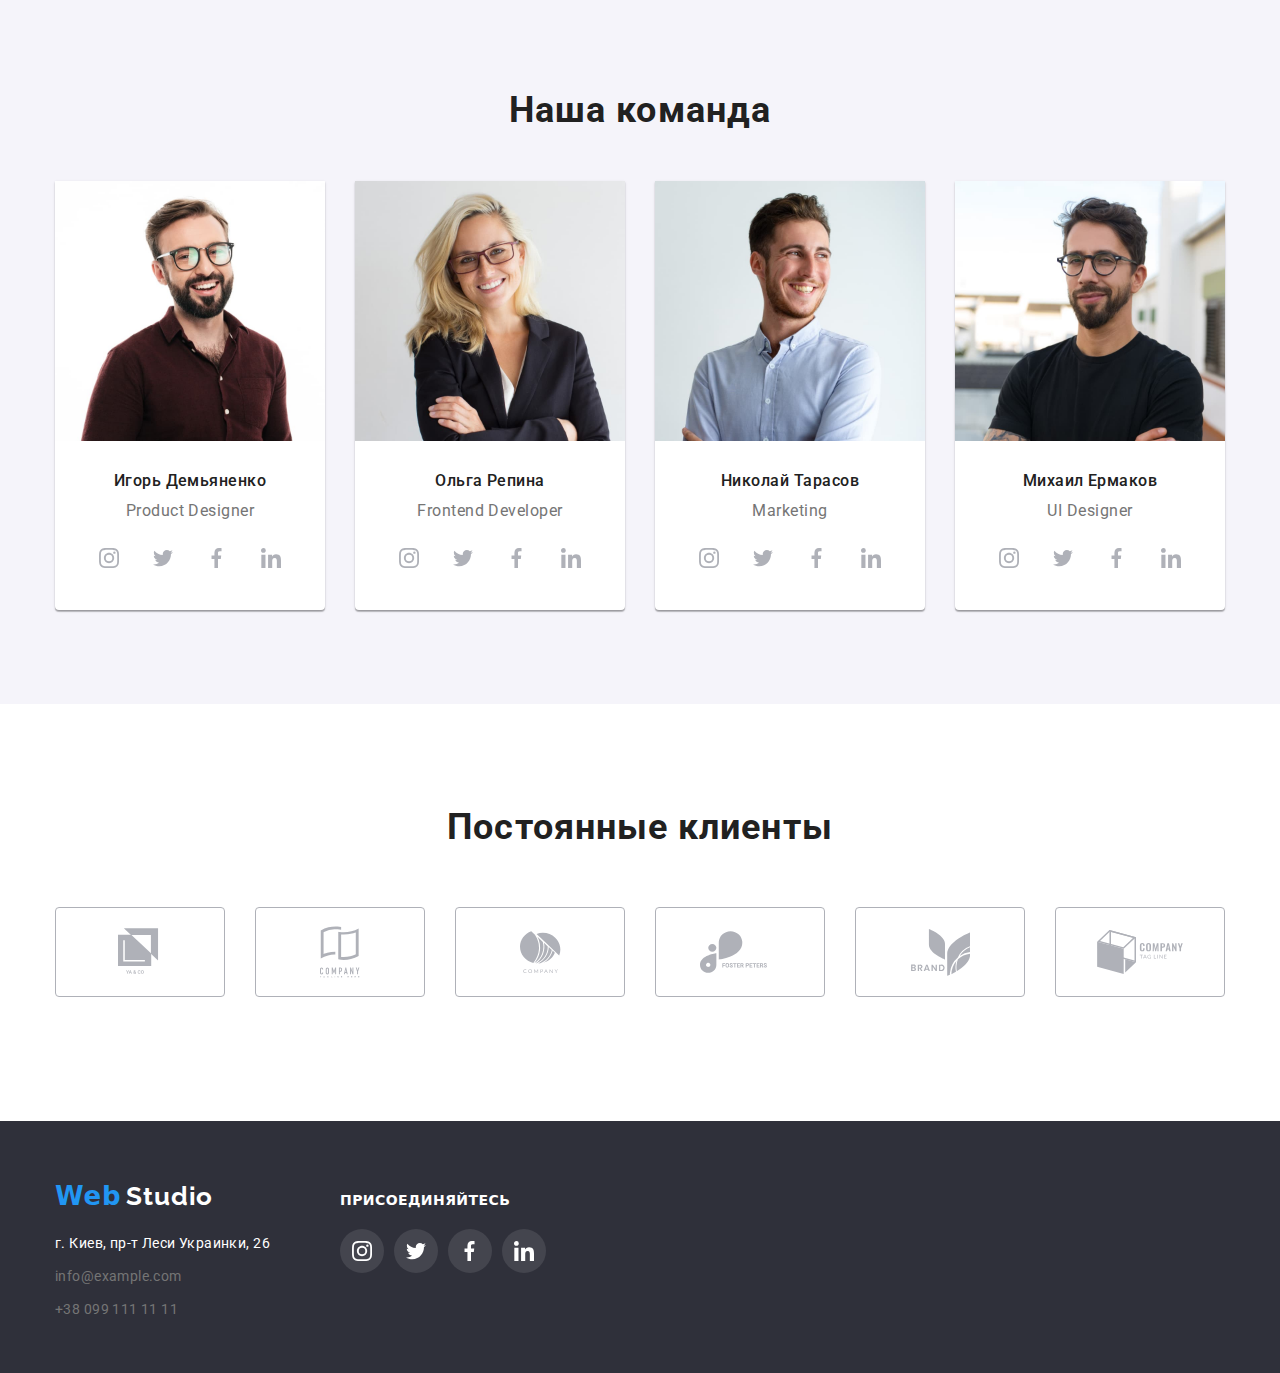
==== commit 0d72316f: "изменяет цвет лого клиентов, убирает тень заголовка" ====
--- a/index.html
+++ b/index.html
@@ -3,7 +3,7 @@
 <head>
     <meta charset="UTF-8">
     <meta name="vieat="width=device-width, initial-scale=1.0">
-    <title lang="en">WebStudio</title>
+    <title>Студия</title>
     <!-- <link rel="stylesheet" href="https://cdnjs.cloudflare.com/ajax/libs/modern-normalize/1.0.0/modern-normalize.css"> -->
     <link rel="stylesheet" href="./css/modern-normalize.css">
     <link href="https://fonts.googleapis.com/css2?family=Raleway:wght@400;700&family=Roboto:wght@400;700&display=swap" rel="stylesheet"> 
--- a/css/styles.css
+++ b/css/styles.css
@@ -6,6 +6,7 @@
     --primary-text-color: #757575; ; 
     --title-text-color: #212121;
     --accent-color: #2196F3;
+    --link-color: #AFB1B8;
     --main-font: Roboto, sans-serif;
     --secondary-font: "Raleway", sans-serif;
     --font-style: normal;
@@ -126,10 +127,11 @@
 
 
 .navigation-list-link:hover,
-.navigation-list-link:focus,
+.navigation-list-link:focus, 
 .address-link-mail:hover,
 .address-link-mail:focus,
-.address-link-tel:hover  {
+.address-link-tel:hover,
+.address-link-tel:focus {
     color: var(--accent-color);
 }
 
@@ -139,32 +141,39 @@
 
 .address-link-mail,
 .address-link-tel {
-    /* display: flex; */
+    display: flex;
     font-family: var(--main-font);
     font-style: normal;
     font-weight: 500;
     font-size: 14px;
-    line-height: 1.14px;
+    line-height: 1.14;
     letter-spacing: 0.02em;
     color: var(--primary-text-color);
     }
 
-.address .item:hover {
+.address .icon-envel{
+    fill: #757575;
+    margin-right: 10px;
+
+}
+
+.address .icon-tel {
+    fill: #757575;
+    margin-right: 10px; 
+    
+   }
+
+.address-link-mail:hover .icon-envel,
+.address-link-tel:hover .icon-tel {
     fill: var(--accent-color);
 }
 
-.address .icon-envel{
-    margin-right: 10px;
-
-}
-
-.address.icon-tel {
-    fill: #757575
-}
-
-
-
-
+/* .address .item {
+    display: flex;
+    flex-direction: row;
+    align-items: center;
+    justify-content: center;
+} */
 
 /*============ END NAVIGATION============*/
 
@@ -175,13 +184,14 @@
     height: 600px;
     margin-left: auto;
     margin-right: auto;
+    background-color:#2f303a;
     background-image: 
     linear-gradient(
         to right, 
         rgba(47, 48, 58, 0.4), 
         rgba(47, 48, 58, 0.4)),
     url(../images/header/header.jpg);
-    background-color:#C4C4C4; 
+     
 }
 
 
@@ -392,6 +402,8 @@
 .team-element {
     text-align: center;
     background-color: #ffffff;
+    box-shadow: 0px 1px 3px rgba(0, 0, 0, 0.12), 0px 1px 1px rgba(0, 0, 0, 0.14), 0px 2px 1px rgba(0, 0, 0, 0.2);
+    border-radius: 0px 0px 4px 4px;
 }
 .team-container .team-element + .team-element {
     margin-left: 30px;
@@ -446,7 +458,7 @@
     width: 44px;
     height: 44px; 
     border-radius: 50%;
-    /* background-color: #FFFFFF; */
+    background-color: #FFFFFF;
     justify-content: center;
     align-items: center;
 }
@@ -457,7 +469,7 @@
 .social-list .icon {
     width: 20px;
     height: 20px;
-    fill: #AFB1B8;
+    fill: var(--link-color);
     cursor: pointer;
    
 }
@@ -475,7 +487,77 @@
 
 /*======== END OUR TEAM=======*/
 
+
+/* ========== CLIENTS============= */
+
+.clients {
+    max-width: 1600px;
+    margin: 0 auto;
+    align-items: center;
+    
+}
+
+.clients-container {
+    display: flex; 
+    flex-direction: column;
+    width: 1200px;
+    padding-left: 15px;
+    padding-right: 15px;
+    margin-top: 94px;
+    padding-bottom: 124px;
+    align-items: center;
+    justify-content: center;
+    margin-left: auto;
+    margin-right: auto;
+          
+}
+
+.clients-title {
+    font-family: var(--main-font);
+    font-style: normal;
+    font-weight: 700;
+    font-size: 36px;
+    line-height: 1.66;
+    text-align: center;
+    letter-spacing: 0.03em;
+    color: var(--title-text-color);
+    margin-bottom: 50px;
+      
+}
  
+.clients-list {
+    display: flex;
+    flex-direction: row;
+    justify-content: space-between;
+}
+
+.clients-list .item {
+    fill: var(--link-color);   
+}
+
+.clients-list .item +.item {
+    margin-left: 30px;
+}
+.clients-list .link {
+    display: flex;
+    width: 170px;
+    height: 90px;
+    border: 1px solid var(--link-color);
+    box-sizing: border-box;
+    align-items: center;
+    justify-content: center;
+    border-radius: 4px;
+    fill: var(--link-color);
+}
+
+.clients-list .link:hover {
+    border: 1px solid var(--accent-color);
+    fill: var(--accent-color);
+}
+
+/* ========== END CLIENTS========= */
+
+
 /*=========== PORTFOLIO====== */
  
 
@@ -572,6 +654,13 @@
     height: 404px;
     margin-right: 30px;
     margin-bottom: 30px;
+    background: #FFFFFF;
+    border: 1px solid #EEEEEE;
+    box-sizing: border-box;
+}
+
+.project-list .item:hover {
+    box-shadow: 0px 1px 1px rgba(0, 0, 0, 0.12), 0px 4px 4px rgba(0, 0, 0, 0.06), 1px 4px 6px rgba(0, 0, 0, 0.16);
        
 }
 
@@ -587,9 +676,7 @@
     width: 370px;
     height: 115px;
     padding: 20px 24px;
-    border-right: 1px solid #eeeeee;
-    border-bottom: 1px solid #eeeeee;
-    border-left: 1px solid #eeeeee;
+   
 }
     
 
@@ -623,7 +710,7 @@
  
 .footer-container {
     display: flex;
-    flex-direction: column;
+    flex-direction: row;
     width: 1200px;
     margin: 0 auto;
     padding-left: 15px;
@@ -635,6 +722,7 @@
     display: block;
     margin-bottom: 20px;
     padding-top: 60px;
+   
 }
 
 .footer-logo-color {
@@ -655,6 +743,9 @@
     letter-spacing: 0.03em;
     color: var(--accent-color);
 }
+/* .footer-address {
+    display: flex;
+} */
 
 .footer-address-item  li {
     display: block;
@@ -677,8 +768,53 @@
     font-size: 14px;
     line-height: 1.71;
     letter-spacing: 0.03em;
+
     color: var(--primary-text-color)
 }
     
+.footer-address-item-link:hover,
+.footer-address-item-link:focus,
+.footer-address-contact-link:hover,
+.footer-address-contact-link:focus {
+    color: var(--accent-color)
+}
+.footer-socials {
+    display: flex;
+    flex-direction: column;
+    padding-top: 72px;
+    margin-left: 70px;
+
+}
+.social-text {
+    display: block;
+    font-weight: bold;
+    font-size: 14px;
+    line-height: 1.14;
+    letter-spacing: 0.03em;
+    text-transform: uppercase;
+    margin-bottom: 20px;
+    color: #FFFFFF;
+}
+.footer-socials .social-list .link {
+    display: flex;
+    width: 44px;
+    height: 44px; 
+    border-radius: 50%;
+    background-color:rgba(255, 255, 255, 0.1); 
+    justify-content: center;
+    align-items: center;
+}
+
+.footer-socials .social-list .link:hover {
+    background-color: var(--accent-color);
+    
+}
+.footer-socials .social-list .icon {
+    width: 20px;
+    height: 20px;
+    fill: #FFFFFF;
+    cursor: pointer;
+   
+}
     /* ============  END FOOTER  ============*/
 
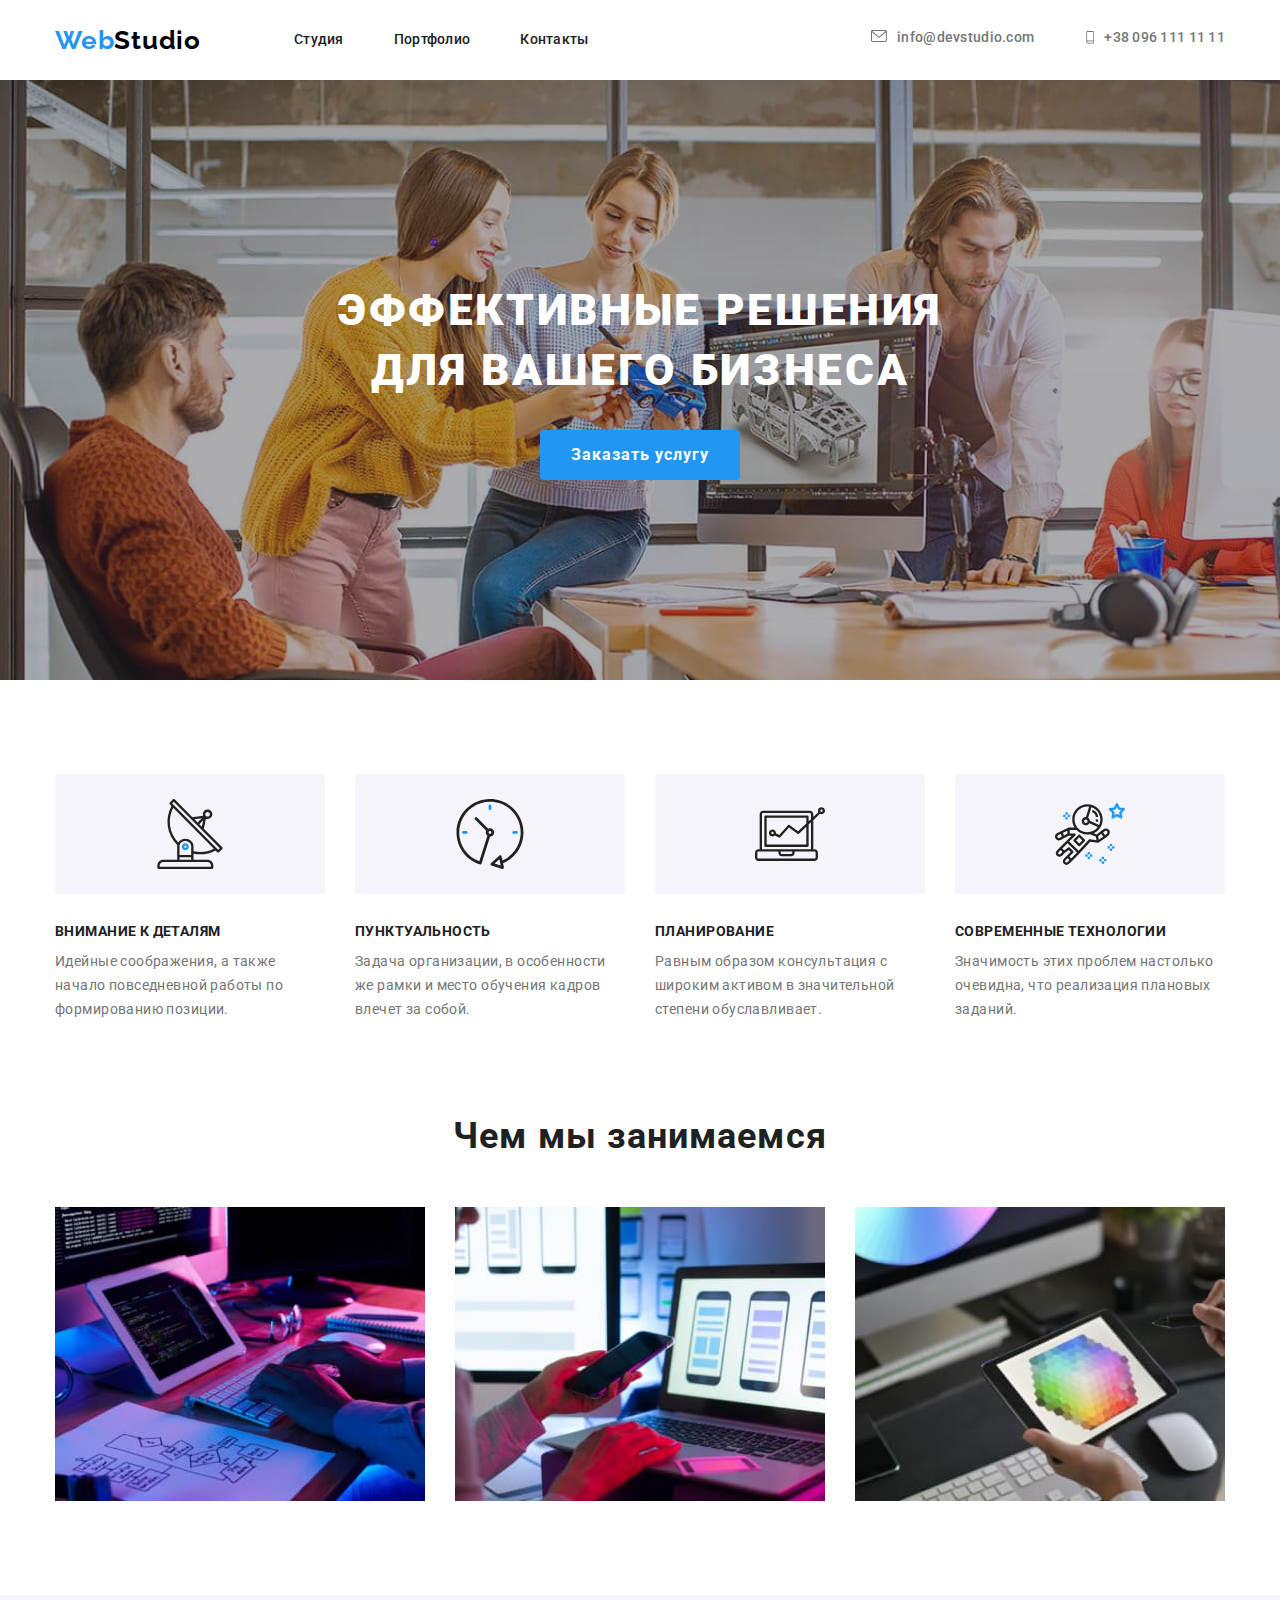
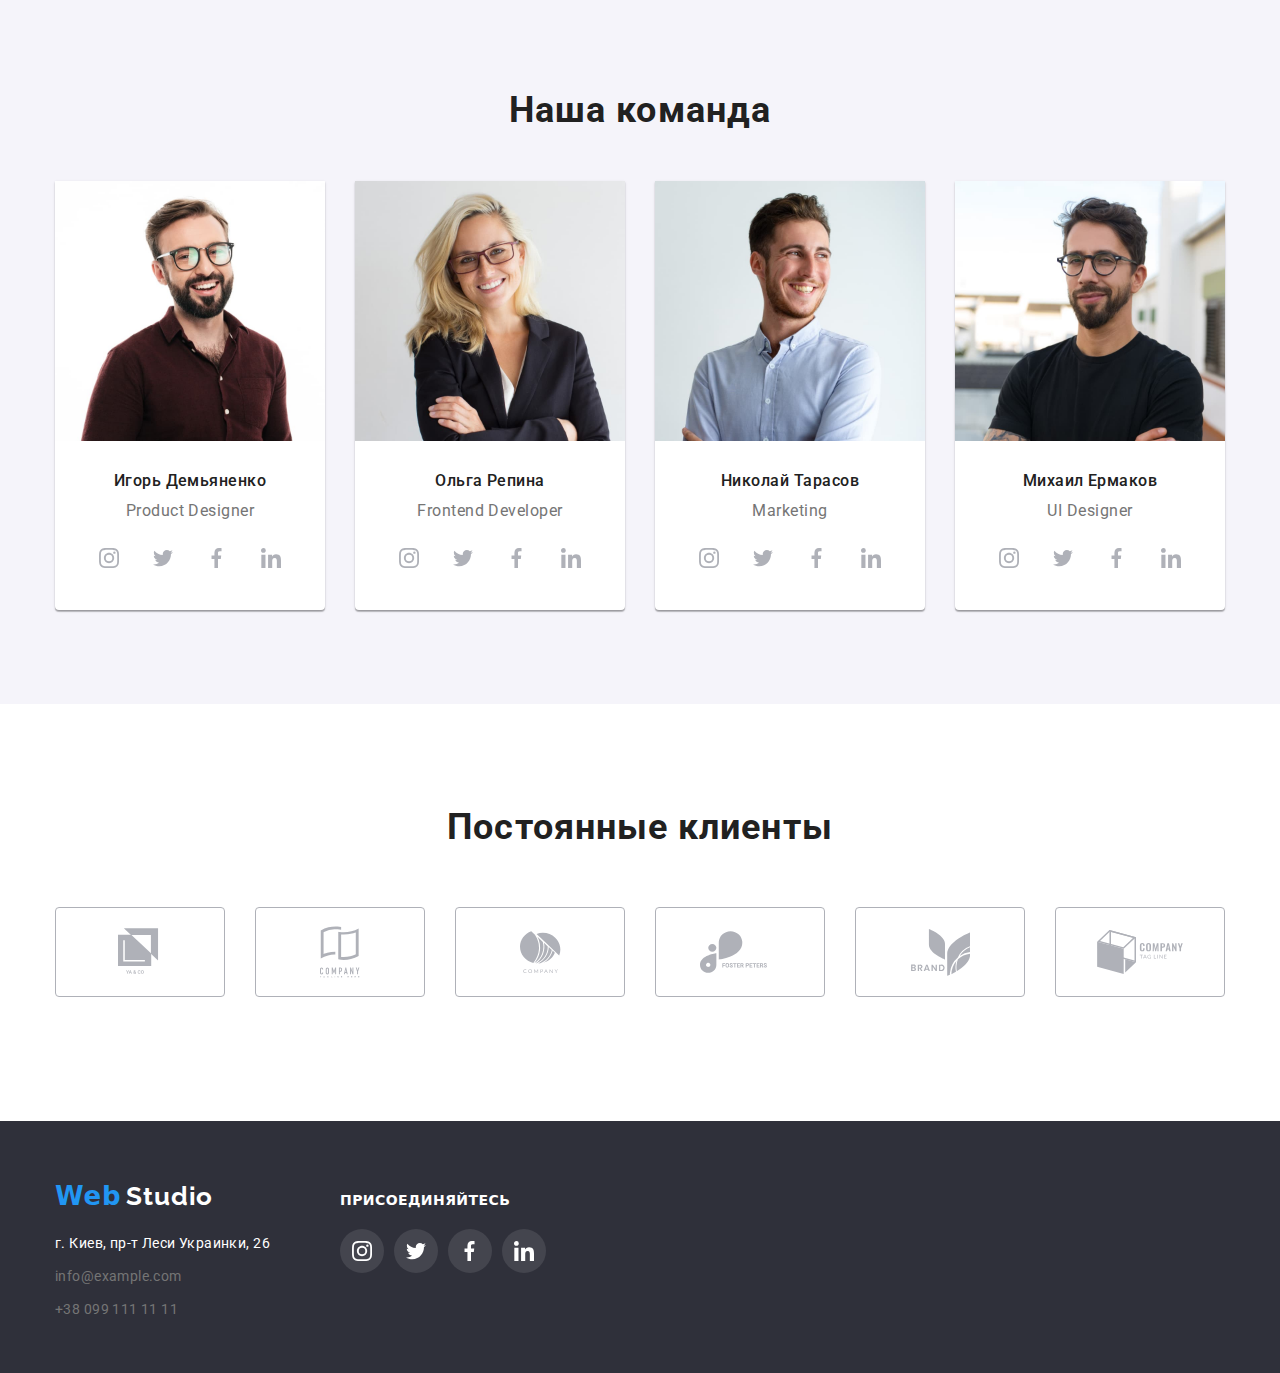
==== commit 0df229b4: "проверка" ====
--- a/index.html
+++ b/index.html
@@ -12,7 +12,7 @@
 </head>
 
 <div>
-    
+    <!-- проверка-->
     <!--Header-->
 <header>
     <nav class="nav-container"> 
--- a/css/styles.css
+++ b/css/styles.css
@@ -223,6 +223,7 @@
     color: var(--accent-color);
     margin: 0px 700px 200px 700px;
     border-radius: 4px;
+    border: none;
     font-family: var(--main-font);
     font-style: normal;
     font-weight: 700;
